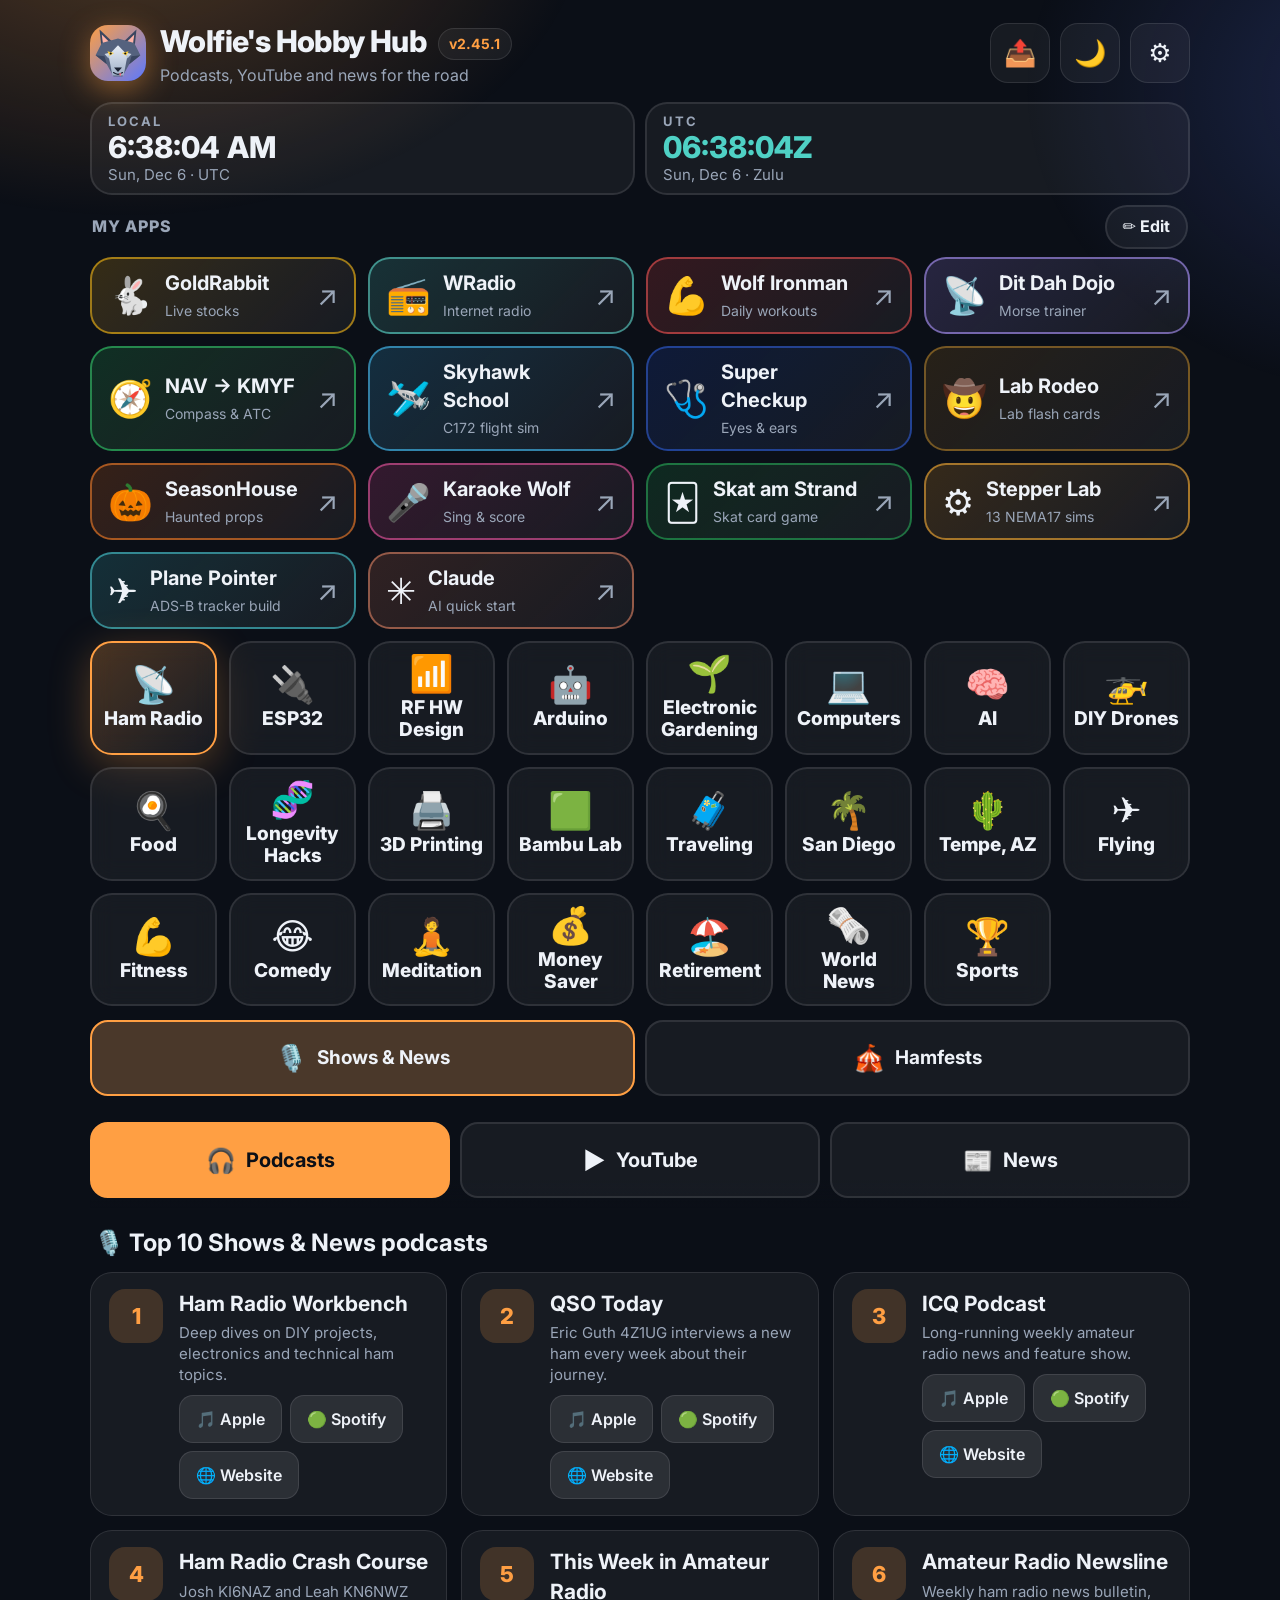
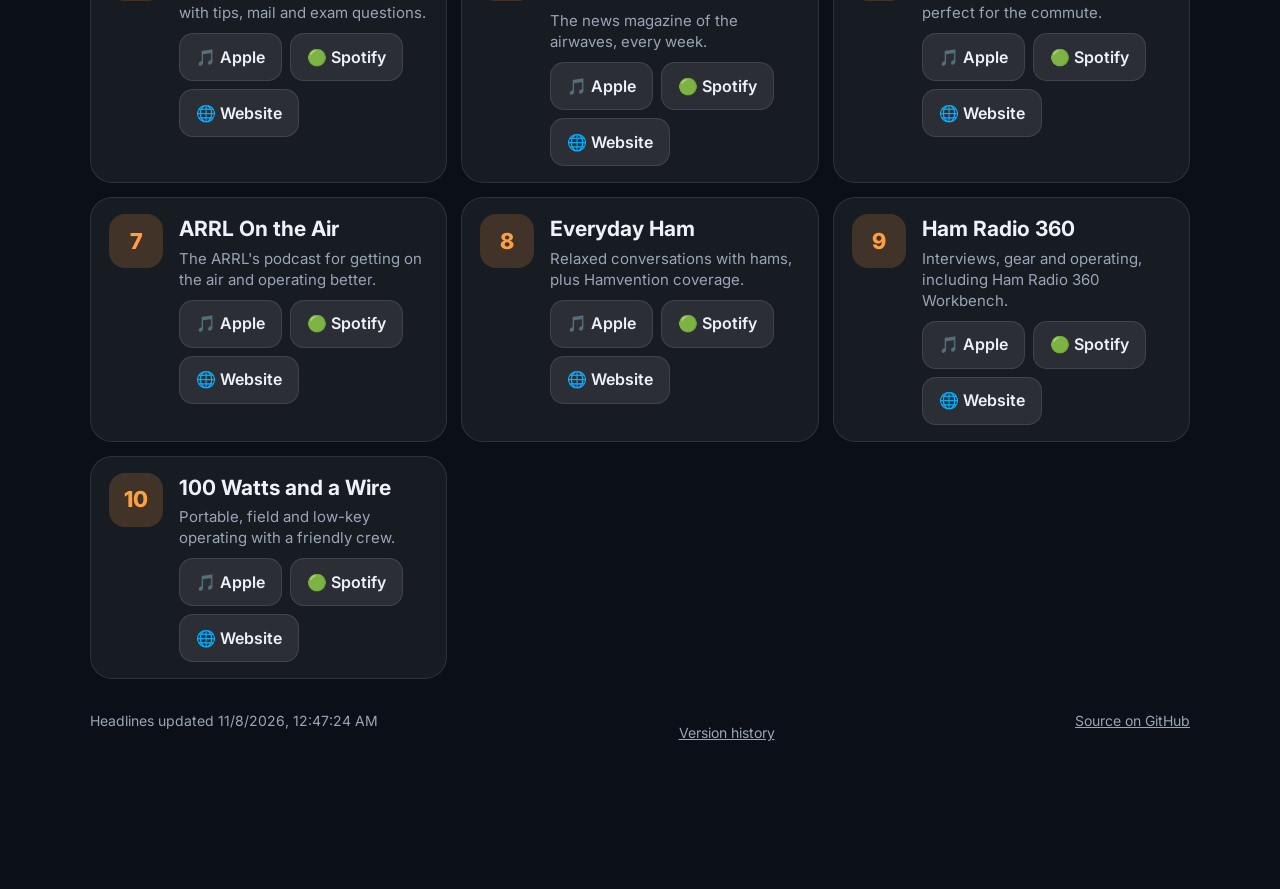
==== index.html @ 5d47cc59 "Skat am Strand v1.20.1: choose multiplayer list length Co-Authored-By: Claude Opus 5.5 <noreply@anth" ====
<!doctype html>
<html lang="en">
<head>
<meta charset="utf-8">
<meta name="viewport" content="width=device-width, initial-scale=1, viewport-fit=cover">
<meta name="theme-color" content="#0b0f17">
<meta name="apple-mobile-web-app-title" content="Wolfie's Hub">
<meta name="apple-mobile-web-app-status-bar-style" content="black-translucent">
<title>Wolfie's Hobby Hub</title>
<meta name="description" content="Car-friendly hobby dashboard: top podcasts, YouTube picks and auto-updating news for ham radio, ESP32, Arduino, drones, 3D printing, fitness, travel, San Diego, Tempe and flying.">
<meta property="og:type" content="website">
<meta property="og:site_name" content="Wolfie&#39;s Hobby Hub">
<meta property="og:title" content="Wolfie&#39;s Hobby Hub">
<meta property="og:description" content="Podcasts, YouTube and news for my hobbies, with big buttons for the road.">
<meta property="og:url" content="https://wolftronixsd.github.io/hobby-hub/">
<meta property="og:image" content="https://wolftronixsd.github.io/hobby-hub/og-image.png?v=2.45.1">
<meta property="og:image:width" content="1200">
<meta property="og:image:height" content="630">
<meta name="twitter:card" content="summary_large_image">
<link rel="apple-touch-icon" sizes="180x180" href="apple-touch-icon.png?v=2.45.1">
<link rel="manifest" href="manifest.webmanifest">
<link rel="icon" type="image/svg+xml" href="logo.svg">
<link rel="icon" type="image/png" sizes="192x192" href="icons/icon-192.png">
<link rel="preconnect" href="https://fonts.googleapis.com">
<link rel="preconnect" href="https://fonts.gstatic.com" crossorigin>
<link href="https://fonts.googleapis.com/css2?family=Inter:wght@400;600;800&display=swap" rel="stylesheet" media="print" onload="this.media='all'">
<link rel="stylesheet" href="styles.css?v=2.45.1">
</head>
<body>
  <div class="bg-glow" aria-hidden="true"></div>

  <header class="top">
    <div class="brand">
      <img class="logo" src="logo.svg" alt="" width="56" height="56">
      <div>
        <h1>Wolfie's Hobby Hub <button class="ver" id="versionBtn" aria-label="Version history"></button></h1>
        <p class="subtitle">Podcasts, YouTube and news for the road</p>
      </div>
    </div>
    <div class="top-actions">
      <button class="icon-btn" id="shareBtn" aria-label="Share with friends">📤</button>
      <button class="icon-btn" id="themeBtn" aria-label="Toggle light or dark">🌙</button>
      <button class="icon-btn" id="settingsBtn" aria-label="Settings">⚙️</button>
    </div>
  </header>

  <div class="clock-row" aria-label="Local time and UTC">
    <div class="clock-tile"><small>LOCAL</small><b id="clkLocal">--:--</b><span id="clkLocalSub"></span></div>
    <div class="clock-tile utc"><small>UTC</small><b id="clkUtc">--:--</b><span id="clkUtcSub"></span></div>
  </div>

  <div class="wx-row" id="wxRow" hidden>
    <a class="wx-bar" id="wxBar" target="_blank" rel="noopener"></a>
    <div class="wx-side">
      <button class="wx-loc" id="wxLoc" aria-label="Use my exact location for weather">📍</button>
      <a class="wx-loc wx-dive" id="wxDive" href="https://coollab.ucsd.edu/pierviz/" target="hub-pierviz" rel="noopener" title="Water visibility: live underwater cam at Scripps Pier" aria-label="Water visibility: Scripps Pier underwater live cam">🤿<small>Vis</small></a>
    </div>
  </div>

  <section class="apps-box" aria-label="My apps">
    <div class="apps-head">
      <h2>My apps</h2>
      <button class="apps-edit" id="appsEdit" aria-pressed="false">✏️ Edit</button>
    </div>
    <nav class="apps" id="appNav"></nav>
    <div class="apps-hidden" id="appsHidden" hidden></div>
    <div class="apps-toast" id="appsToast" role="status" aria-live="polite" hidden></div>
  </section>

  <nav class="hobbies" id="hobbyNav" aria-label="Hobbies"></nav>
  <nav class="subs" id="subNav" aria-label="Categories" hidden></nav>

  <nav class="tabs" id="tabNav" aria-label="Sections">
    <button data-tab="podcasts"><span>🎧</span>Podcasts</button>
    <button data-tab="youtube"><span>▶️</span>YouTube</button>
    <button data-tab="news"><span>📰</span>News</button>
  </nav>

  <div class="reader-backdrop" id="readerBackdrop" hidden>
    <article class="reader-panel" role="dialog" aria-modal="true" aria-labelledby="readerTitle">
      <div class="reader-bar">
        <button class="reader-btn" id="readerClose">✕ Close</button>
        <a class="reader-btn" id="readerSite" href="#" target="_blank" rel="noopener">🌐 Open site</a>
      </div>
      <div class="src" id="readerSrc"></div>
      <h2 id="readerTitle"></h2>
      <div class="reader-body" id="readerBody"></div>
      <p class="reader-note">🛡️ Quiet reader: text only, so no ads, popups or autoplay sound.</p>
      <button class="share-close" id="readerClose2">Back to headlines</button>
    </article>
  </div>

  <div class="share-backdrop" id="shareBackdrop" hidden>
    <div class="share-panel" role="dialog" aria-modal="true" aria-labelledby="shareTitle">
      <h2 id="shareTitle">Share Wolfie's Hobby Hub</h2>
      <p class="share-sub">Send your friends a link. They get every feature, no login needed.</p>
      <label class="share-scope"><input type="checkbox" id="shareHere" checked> Open on the page I'm looking at</label>
      <div class="share-grid">
        <button class="share-opt" id="shareNative"><span>📲</span>Share…</button>
        <a class="share-opt" id="shareSms" href="#"><span>💬</span>Text</a>
        <a class="share-opt" id="shareWa" href="#" target="_blank" rel="noopener"><span>🟢</span>WhatsApp</a>
        <a class="share-opt" id="shareMail" href="#"><span>✉️</span>Email</a>
        <button class="share-opt" id="shareCopy"><span>🔗</span>Copy link</button>
      </div>
      <input class="share-url" id="shareUrl" readonly aria-label="Link to share">
      <button class="share-close" id="shareClose">Close</button>
    </div>
  </div>

  <div class="share-backdrop" id="settingsBackdrop" hidden>
    <div class="share-panel" role="dialog" aria-modal="true" aria-labelledby="settingsTitle">
      <h2 id="settingsTitle">Settings</h2>
      <label class="share-scope"><input type="checkbox" id="setVoice"> 🎤 Show the voice control button</label>
      <p class="share-sub" id="setVoiceNote"></p>
      <h3 class="set-h">Apps side by side</h3>
      <p class="share-sub" id="setTabsNote"></p>
      <h3 class="set-h">💪 Wolf Ironman sync</h3>
      <p class="share-sub">Paste your sync code once (Wolf Ironman → Settings → Copy code). The 💪 button then always opens your workouts, even where iPhone gives the app empty storage.</p>
      <input class="share-url" id="setIronSync" inputmode="text" autocapitalize="characters" autocomplete="off" spellcheck="false" placeholder="ABCD-EFGH-JKLM-NPQR" aria-label="Wolf Ironman sync code">
      <p class="share-sub" id="setIronNote"></p>
      <button class="share-close" id="settingsClose">Close</button>
    </div>
  </div>

  <button class="mic-btn" id="micBtn" aria-label="Voice control: say a section" hidden>🎤</button>
  <div class="voice-panel" id="voicePanel" role="status" aria-live="polite" hidden></div>

  <p class="offline" id="offline" hidden>📴 You're offline. Showing saved lists; links need a signal.</p>

  <main id="content" tabindex="-1"></main>

  <footer class="foot">
    <span id="updated"></span>
    <button class="linkish" id="historyLink">Version history</button>
    <a href="https://github.com/WolfTronixSD/hobby-hub">Source on GitHub</a>
  </footer>

  <noscript><p class="notice">Wolfie's Hobby Hub needs JavaScript turned on.</p></noscript>
  <script src="version.js?v=2.45.1"></script>
  <script src="data.js?v=2.45.1"></script>
  <script src="apps.js?v=2.45.1"></script>
  <script src="app.js?v=2.45.1"></script>
</body>
</html>
---- styles.css ----
:root {
  --bg: #0b0f17;
  --panel: rgba(255, 255, 255, 0.05);
  --panel-hi: rgba(255, 255, 255, 0.09);
  --border: rgba(255, 255, 255, 0.10);
  --text: #eef2f8;
  --muted: #9aa6b8;
  --accent: #ff9f43;
  --radius: 22px;
  --tap: 76px;
  color-scheme: dark;
}
:root[data-theme="light"] {
  --bg: #f3f5f9;
  --panel: #ffffff;
  --panel-hi: #f7f9fc;
  --border: rgba(10, 20, 40, 0.10);
  --text: #121826;
  --muted: #5b6577;
  color-scheme: light;
}

* { box-sizing: border-box; }
html, body { margin: 0; }
body {
  background: var(--bg);
  color: var(--text);
  font-family: Inter, system-ui, -apple-system, "Segoe UI", Roboto, sans-serif;
  font-size: 18px;
  line-height: 1.4;
  min-height: 100vh;
  padding: env(safe-area-inset-top) max(16px, env(safe-area-inset-right)) calc(24px + env(safe-area-inset-bottom)) max(16px, env(safe-area-inset-left));
  -webkit-tap-highlight-color: transparent;
}
.bg-glow {
  position: fixed; inset: 0; z-index: -1; pointer-events: none;
  background:
    radial-gradient(60vmax 40vmax at 10% -10%, color-mix(in srgb, var(--accent) 28%, transparent), transparent 60%),
    radial-gradient(50vmax 40vmax at 110% 10%, rgba(91, 120, 255, 0.22), transparent 60%);
  transition: background 0.4s;
}
:root[data-theme="light"] .bg-glow { opacity: 0.5; }

.top, .hobbies, .tabs, main, .foot { max-width: 1100px; margin-inline: auto; }

.top { display: flex; align-items: center; justify-content: space-between; padding: 20px 0 12px; }
.brand { display: flex; align-items: center; gap: 14px; }
.logo {
  flex: none;
  display: grid; place-items: center; width: 56px; height: 56px; font-size: 30px;
  border-radius: 18px; background: linear-gradient(135deg, var(--accent), #5b78ff);
  box-shadow: 0 8px 30px color-mix(in srgb, var(--accent) 45%, transparent);
}
img.logo { background: none; object-fit: contain; }
h1 { margin: 0; font-size: 30px; font-weight: 800; letter-spacing: -0.02em; }
.subtitle { margin: 2px 0 0; color: var(--muted); font-size: 16px; }

button { font: inherit; color: inherit; cursor: pointer; }
.icon-btn {
  width: 60px; height: 60px; border-radius: 18px; font-size: 26px;
  background: var(--panel); border: 1px solid var(--border);
}

/* Weather */
.wx-bar {
  max-width: 1100px; margin: 4px auto 12px; display: flex; align-items: center; gap: 14px;
  min-height: 72px; padding: 10px 18px; border-radius: var(--radius); border: 2px solid var(--border);
  background: var(--panel); color: var(--text); text-decoration: none;
}
/* Local time and UTC (v2.13.0) */
.clock-row { max-width: 1100px; margin: 4px auto 10px; display: grid; grid-template-columns: 1fr 1fr; gap: 10px; }
.clock-tile { display: flex; flex-direction: column; justify-content: center; min-height: 72px; padding: 8px 16px;
  border-radius: var(--radius); border: 2px solid var(--border); background: var(--panel); }
.clock-tile small { font-size: 13px; font-weight: 700; letter-spacing: 2px; color: var(--muted); }
.clock-tile b { font-size: 30px; font-weight: 800; font-variant-numeric: tabular-nums; line-height: 1.1; }
.clock-tile span { font-size: 15px; color: var(--muted); }
.clock-tile.utc b { color: #4fd1c5; }
@media (max-width: 600px) { .clock-row { gap: 8px; } .clock-tile { padding: 8px 12px; min-height: 64px; } .clock-tile b { font-size: 24px; } }
.wx-row { max-width: 1100px; margin: 4px auto 12px; display: flex; gap: 10px; }
.wx-row[hidden] { display: none; }
.wx-row .wx-bar { flex: 1; min-width: 0; margin: 0; }
.wx-loc {
  flex: none; width: 72px; border-radius: var(--radius); border: 2px solid var(--border);
  background: var(--panel); font-size: 28px;
}
.wx-side { flex: none; display: flex; flex-direction: column; gap: 8px; }
.wx-side .wx-loc { flex: 1; min-height: 44px; }
.wx-dive { display: flex; flex-direction: column; align-items: center; justify-content: center; text-decoration: none; color: inherit; line-height: 1; }
.wx-dive[hidden] { display: none; }
.wx-dive small { font-size: 12px; color: var(--muted); margin-top: 3px; }
.wx-loc.on { border-color: var(--accent); background: color-mix(in srgb, var(--accent) 20%, var(--panel)); }
.wx-bar .wx-ic { font-size: 38px; line-height: 1; }
.wx-bar .wx-t { font-size: 30px; font-weight: 800; }
.wx-bar .wx-txt { flex: 1; min-width: 0; font-size: 17px; }
.wx-bar .wx-txt small { display: block; color: var(--muted); font-size: 15px; }
.wx-bar .go { font-size: 30px; color: var(--muted); }
.wx-panel { margin: 4px 0 18px; padding: 16px; border-radius: var(--radius); border: 2px solid var(--border); background: var(--panel); }
.wx-now { display: flex; align-items: center; gap: 16px; color: var(--text); text-decoration: none; }
.wx-big { font-size: 64px; line-height: 1; }
.wx-temp { font-size: 40px; font-weight: 800; line-height: 1.1; }
.wx-temp span { font-size: 20px; font-weight: 600; }
.wx-now small { color: var(--muted); font-size: 16px; }
.wx-days { display: grid; grid-template-columns: repeat(5, minmax(0, 1fr)); gap: 8px; margin-top: 14px; }
.wx-day { display: flex; flex-direction: column; align-items: center; gap: 2px; padding: 10px 4px; border-radius: 16px; background: var(--panel-hi); font-size: 16px; }
.wx-day .wx-dic { font-size: 28px; }
.wx-day b { font-size: 20px; }
.wx-day small { color: var(--muted); font-size: 14px; }

/* Events */
.events { display: grid; gap: 12px; margin-bottom: 22px; }
.event .ev-date {
  flex: none; display: flex; flex-direction: column; align-items: center; justify-content: center;
  width: 64px; height: 68px; border-radius: 16px; background: color-mix(in srgb, var(--accent) 22%, transparent);
}
.event .ev-date b { font-size: 14px; text-transform: uppercase; color: var(--accent); }
.event .ev-date span { font-size: 26px; font-weight: 800; line-height: 1; }

/* My other apps */
.apps-box { max-width: 1100px; margin: 0 auto 12px; position: relative; }
.apps-head { display: flex; align-items: center; justify-content: space-between; margin: 0 2px 8px; }
.apps-head h2 { margin: 0; font-size: 16px; font-weight: 800; letter-spacing: 0.06em; text-transform: uppercase; color: var(--muted); }
.apps-edit {
  min-height: 44px; padding: 6px 16px; border-radius: 999px; font: inherit; font-size: 16px; font-weight: 700;
  border: 2px solid var(--border); background: var(--panel); color: var(--text); cursor: pointer;
}
.apps-edit[aria-pressed="true"] { border-color: #22c55e; background: color-mix(in srgb, #22c55e 20%, var(--panel)); }
.apps { display: grid; grid-template-columns: repeat(4, 1fr); gap: 12px; }
.app-wrap { position: relative; min-width: 0; }
.app-wrap .app-btn { height: 100%; -webkit-touch-callout: none; -webkit-user-select: none; user-select: none; }
.app-x {
  display: none; position: absolute; top: -10px; left: -10px; z-index: 2; width: 36px; height: 36px; border-radius: 50%;
  border: 2px solid var(--bg, #0b0f17); background: #ef4444; color: #fff; font-size: 18px; font-weight: 800; line-height: 1; cursor: pointer;
  box-shadow: 0 2px 8px rgba(0, 0, 0, 0.4);
}
.apps.editing .app-x { display: grid; place-items: center; }
.apps.editing .app-btn { animation: jiggle 0.32s ease-in-out infinite alternate; opacity: 0.9; cursor: default; }
.apps.editing .app-wrap:nth-child(even) .app-btn { animation-delay: -0.16s; }
@keyframes jiggle { from { transform: rotate(-0.8deg); } to { transform: rotate(0.8deg); } }
@media (prefers-reduced-motion: reduce) { .apps.editing .app-btn { animation: none; } }
.apps-empty { grid-column: 1 / -1; margin: 4px 0; color: var(--muted); font-size: 16px; }
.apps-hidden { display: flex; flex-wrap: wrap; align-items: center; gap: 8px; margin-top: 10px; }
.apps-hidden small { width: 100%; color: var(--muted); font-size: 14px; }
.app-restore {
  min-height: 44px; padding: 6px 14px; border-radius: 999px; font: inherit; font-size: 16px; font-weight: 700; cursor: pointer;
  border: 2px dashed color-mix(in srgb, var(--c) 60%, var(--border)); background: var(--panel); color: var(--text);
}
.apps-toast {
  display: flex; align-items: center; justify-content: space-between; gap: 12px; margin-top: 10px;
  padding: 10px 14px; border-radius: var(--radius); background: var(--panel); border: 2px solid var(--border); font-size: 16px;
}
.apps-toast[hidden], .apps-hidden[hidden] { display: none; }
.apps-undo {
  min-height: 40px; padding: 4px 16px; border-radius: 999px; border: none; font: inherit; font-weight: 800;
  background: #4fd1c5; color: #0b0f17; cursor: pointer;
}
.app-btn {
  display: flex; align-items: center; gap: 12px; min-height: 72px; padding: 10px 16px;
  border-radius: var(--radius); border: 2px solid color-mix(in srgb, var(--c) 55%, var(--border));
  background: linear-gradient(135deg, color-mix(in srgb, var(--c) 18%, transparent), var(--panel));
  color: var(--text); text-decoration: none;
}
.app-btn img { width: 44px; height: 44px; border-radius: 12px; flex: none; }
.app-btn .app-ic { font-size: 36px; line-height: 1; flex: none; }
.app-btn > span:nth-last-child(2) { flex: 1; min-width: 0; }
.app-btn b { display: block; font-size: 20px; }
.app-btn small { color: var(--muted); font-size: 14px; }
.app-btn .go { font-size: 28px; color: var(--muted); }

/* Hobby selector: compact big-tap tiles */
.hobbies { display: grid; grid-template-columns: repeat(var(--hcols, 8), 1fr); gap: 12px; margin-top: 8px; }
.hobby {
  display: flex; flex-direction: column; align-items: center; justify-content: center; gap: 6px;
  min-width: 0; min-height: 96px; padding: 12px 8px; text-align: center;
  border-radius: var(--radius); border: 2px solid var(--border);
  background: var(--panel); backdrop-filter: blur(12px);
  transition: transform 0.12s, border-color 0.2s, background 0.2s;
}
.hobby .emoji { font-size: 36px; line-height: 1; }
.hobby b { display: block; font-size: 19px; font-weight: 800; line-height: 1.15; }
.hobby[aria-pressed="true"] {
  border-color: var(--c);
  background: linear-gradient(135deg, color-mix(in srgb, var(--c) 26%, transparent), var(--panel));
  box-shadow: 0 10px 40px color-mix(in srgb, var(--c) 30%, transparent);
}
.hobby:active, .card:active, .tabs button:active { transform: scale(0.97); }

/* Sub-categories */
.subs { max-width: 1100px; margin: 14px auto 0; display: grid; grid-template-columns: repeat(var(--cols, 4), 1fr); gap: 10px; }
.sub {
  min-height: var(--tap); display: flex; align-items: center; justify-content: center; gap: 10px;
  padding: 10px 14px; border-radius: 18px; border: 2px solid var(--border);
  background: var(--panel); color: var(--text); font-size: 19px; font-weight: 700; transition: transform 0.12s;
}
.sub .emoji { font-size: 26px; }
.sub[aria-pressed="true"] { border-color: var(--accent); background: color-mix(in srgb, var(--accent) 22%, var(--panel)); }
.sub:active { transform: scale(0.97); }

.subs[hidden] { display: none; }

/* Section tabs */
.tabs {
  position: sticky; top: 0; z-index: 5;
  display: grid; grid-template-columns: repeat(3, 1fr); gap: 10px;
  margin-top: 16px; padding: 10px 0;
  background: linear-gradient(var(--bg) 70%, transparent);
}
.tabs button {
  min-height: var(--tap); border-radius: 18px; border: 2px solid var(--border);
  background: var(--panel); font-size: 20px; font-weight: 700;
  display: flex; align-items: center; justify-content: center; gap: 10px;
  transition: transform 0.12s, background 0.2s;
}
.tabs button span { font-size: 24px; }
.tabs button[aria-selected="true"] { background: var(--accent); border-color: var(--accent); color: #0b0f17; }

/* Cards */
main { margin-top: 8px; outline: none; scroll-margin-top: 120px; }
.section-title { display: flex; align-items: baseline; justify-content: space-between; margin: 18px 4px 12px; }
.section-title h2 { margin: 0; font-size: 24px; }
.section-title span { color: var(--muted); font-size: 15px; }

.grid { display: grid; grid-template-columns: repeat(auto-fill, minmax(320px, 1fr)); gap: 14px; }
.card {
  position: relative; display: flex; align-items: center; gap: 16px;
  min-height: 96px; padding: 16px 18px;
  border-radius: var(--radius); border: 1px solid var(--border);
  background: var(--panel); color: inherit; text-decoration: none;
  transition: transform 0.12s, background 0.2s, border-color 0.2s;
}
.card:hover { background: var(--panel-hi); border-color: color-mix(in srgb, var(--accent) 50%, var(--border)); }
.rank {
  flex: none; display: grid; place-items: center; width: 54px; height: 54px;
  border-radius: 16px; font-weight: 800; font-size: 22px;
  background: color-mix(in srgb, var(--accent) 18%, transparent); color: var(--accent);
}
.card .body { flex: 1; min-width: 0; }
.card h3 { margin: 0; font-size: 21px; font-weight: 700; }
.card p { margin: 4px 0 0; color: var(--muted); font-size: 15px; }
.card .go { flex: none; font-size: 26px; color: var(--muted); }
.card.yt .rank { background: rgba(255, 60, 60, 0.15); color: #ff5a5a; }

.listen { display: flex; gap: 8px; margin-top: 10px; flex-wrap: wrap; }
.listen a {
  min-height: 48px; padding: 0 16px; display: inline-flex; align-items: center; gap: 6px;
  border-radius: 14px; border: 1px solid var(--border); background: var(--panel-hi);
  color: var(--text); text-decoration: none; font-weight: 600; font-size: 16px;
}
.listen a:hover { border-color: var(--accent); }
.card.podcast { align-items: flex-start; }

/* Share */
.top-actions { display: flex; gap: 10px; }
.share-backdrop {
  position: fixed; inset: 0; z-index: 20; display: grid; place-items: center; padding: 16px;
  background: rgba(5, 8, 14, 0.6); backdrop-filter: blur(6px);
}
.share-backdrop[hidden] { display: none; }
.share-panel {
  width: min(520px, 100%); padding: 22px; border-radius: var(--radius);
  background: var(--bg); border: 1px solid var(--border); box-shadow: 0 20px 60px rgba(0, 0, 0, 0.5);
}
.share-panel h2 { margin: 0; font-size: 24px; }
.share-sub { margin: 6px 0 12px; color: var(--muted); font-size: 16px; }
.share-scope { display: flex; align-items: center; gap: 10px; min-height: 48px; font-size: 16px; }
.share-scope input { width: 24px; height: 24px; accent-color: var(--accent); }
.share-grid { display: grid; grid-template-columns: 1fr 1fr; gap: 10px; margin-top: 8px; }
.share-opt {
  min-height: var(--tap); display: flex; align-items: center; justify-content: center; gap: 10px;
  border-radius: 18px; border: 2px solid var(--border); background: var(--panel);
  color: var(--text); text-decoration: none; font-size: 19px; font-weight: 700;
}
.share-opt span { font-size: 24px; }
.share-opt[hidden] { display: none; }
.share-opt:hover { border-color: var(--accent); }
.share-url {
  width: 100%; margin-top: 12px; min-height: 48px; padding: 0 14px; border-radius: 14px;
  border: 1px solid var(--border); background: var(--panel); color: var(--text); font: inherit; font-size: 15px;
}
.share-close {
  width: 100%; margin-top: 10px; min-height: 56px; border-radius: 16px; border: 0;
  background: var(--accent); color: #0b0f17; font-size: 18px; font-weight: 800;
}

/* Quiet reader */
.quiet-toggle {
  width: 100%; min-height: 64px; margin: 0 0 14px; padding: 10px 16px; border-radius: 18px;
  border: 2px solid var(--border); background: var(--panel); color: var(--text);
  font: inherit; font-size: 17px; font-weight: 700; text-align: left;
}
.quiet-toggle[aria-pressed="true"] { border-color: var(--accent); background: color-mix(in srgb, var(--accent) 14%, transparent); }
.no-scroll { overflow: hidden; }
.no-scroll .mic-btn { display: none; }
.reader-backdrop {
  position: fixed; inset: 0; z-index: 25; overflow-y: auto; -webkit-overflow-scrolling: touch;
  background: rgba(5, 8, 14, 0.6); backdrop-filter: blur(6px); padding: 0;
}
.reader-backdrop[hidden] { display: none; }
.reader-panel {
  width: min(760px, 100%); min-height: 100%; margin: 0 auto; padding: 0 18px 28px;
  padding-bottom: max(28px, env(safe-area-inset-bottom)); background: var(--bg);
  border-left: 1px solid var(--border); border-right: 1px solid var(--border);
}
.reader-bar {
  position: sticky; top: 0; z-index: 1; display: grid; grid-template-columns: 1fr 1fr; gap: 10px;
  padding: 12px 0; padding-top: max(12px, env(safe-area-inset-top)); background: var(--bg);
}
.reader-btn {
  min-height: 64px; display: flex; align-items: center; justify-content: center; border-radius: 18px;
  border: 2px solid var(--border); background: var(--panel); color: var(--text);
  font: inherit; font-size: 19px; font-weight: 800; text-decoration: none;
}
.reader-btn:hover { border-color: var(--accent); }
.reader-panel .src { color: var(--accent); font-weight: 700; font-size: 15px; margin-top: 6px; }
.reader-panel h2 { margin: 6px 0 14px; font-size: 26px; line-height: 1.25; }
.reader-body { font-size: 19px; line-height: 1.6; overflow-wrap: anywhere; }
.reader-body h3 { font-size: 21px; margin: 22px 0 6px; }
.reader-body p { margin: 0 0 14px; }
.reader-teaser { color: var(--muted); font-style: italic; }
.reader-note { color: var(--muted); font-size: 14px; margin: 18px 0 0; }

/* Version */
.ver {
  vertical-align: middle; margin-left: 6px; padding: 4px 10px; min-height: 32px;
  border-radius: 999px; border: 1px solid var(--border); background: var(--panel);
  font-size: 14px; font-weight: 700; color: var(--accent); letter-spacing: 0.02em;
}
.linkish { background: none; border: 0; padding: 12px 0; color: var(--muted); text-decoration: underline; font-size: 14px; }
.history { display: grid; gap: 14px; }
.release { padding: 18px 20px; border-radius: var(--radius); border: 1px solid var(--border); background: var(--panel); }
.release.current { border-color: var(--accent); }
.release-head { display: flex; align-items: center; gap: 12px; flex-wrap: wrap; }
.release-head h3 { margin: 0; font-size: 20px; flex: 1; min-width: 0; }
.release-head time { color: var(--muted); font-size: 14px; font-variant-numeric: tabular-nums; }
.vtag {
  padding: 6px 12px; border-radius: 12px; font-weight: 800; font-variant-numeric: tabular-nums;
  background: color-mix(in srgb, var(--accent) 18%, transparent); color: var(--accent);
}
.release ul { margin: 12px 0 0; padding-left: 22px; color: var(--muted); }
.release li { margin: 4px 0; }

/* News */
.news-item { min-height: 88px; }
.news-item .src { color: var(--accent); font-weight: 600; font-size: 14px; text-transform: uppercase; letter-spacing: 0.04em; }
.news-item h3 { font-size: 19px; }
.sources { display: grid; grid-template-columns: repeat(auto-fill, minmax(220px, 1fr)); gap: 12px; }
.source {
  min-height: var(--tap); display: flex; align-items: center; justify-content: center; text-align: center;
  padding: 10px 14px; border-radius: 18px; border: 2px solid var(--border);
  background: var(--panel); color: var(--text); text-decoration: none; font-weight: 700; font-size: 18px;
}
.source:hover { border-color: var(--accent); }
.empty { color: var(--muted); padding: 8px 4px; }

.foot { display: flex; justify-content: space-between; gap: 12px; flex-wrap: wrap; margin-top: 32px; color: var(--muted); font-size: 14px; }
.foot a { color: var(--muted); }

.wx-c { font-size: 0.6em; font-weight: 600; color: var(--muted); }
.wx-day b .wx-c { font-size: 0.8em; }

.wx-sky { display: grid; grid-template-columns: repeat(3, minmax(0, 1fr)); gap: 8px; margin-top: 14px; }
.wx-chip { display: flex; flex-direction: column; align-items: center; gap: 2px; padding: 10px 6px; border-radius: 16px; background: var(--panel-hi); text-align: center; }
.wx-chip span { font-size: 28px; }
.wx-chip b { font-size: 18px; }
.wx-chip small { color: var(--muted); font-size: 13px; }
.wx-chip:last-child:nth-child(3n+2) { grid-column: span 2; }
.wx-chip-link { text-decoration: none; color: inherit; border: 2px solid var(--accent); }
.wx-bar .wx-txt small + small { margin-top: 2px; }

/* Voice control */
.mic-btn {
  position: fixed; right: max(16px, env(safe-area-inset-right)); bottom: max(18px, env(safe-area-inset-bottom));
  z-index: 40; width: 84px; height: 84px; border-radius: 50%; font-size: 38px;
  border: 3px solid color-mix(in srgb, var(--accent) 70%, transparent);
  background: color-mix(in srgb, var(--accent) 30%, var(--bg));
  box-shadow: 0 10px 30px rgb(0 0 0 / 0.35);
}
.mic-btn[hidden] { display: none; }
.set-h { margin: 8px 0 0; font-size: 18px; }
.mic-btn.on { background: #e5484d; border-color: #ff8f92; animation: micPulse 1.2s ease-in-out infinite; }
@keyframes micPulse { 50% { box-shadow: 0 0 0 16px rgb(229 72 77 / 0.25), 0 10px 30px rgb(0 0 0 / 0.35); } }
.voice-panel {
  position: fixed; left: 16px; right: 116px; bottom: max(18px, env(safe-area-inset-bottom)); z-index: 40;
  max-width: 560px; padding: 14px 18px; border-radius: var(--radius); border: 2px solid var(--accent);
  background: linear-gradient(var(--panel), var(--panel)), var(--bg); color: var(--text); box-shadow: 0 10px 30px rgb(0 0 0 / 0.35);
}
.voice-panel[hidden] { display: none; }
.voice-panel b { display: block; font-size: 20px; }
.voice-panel small { display: block; margin-top: 4px; color: var(--muted); font-size: 15px; }
.foot { padding-bottom: 110px; }

@media (max-width: 1000px) { .hobbies { grid-template-columns: repeat(4, 1fr); } }
:focus-visible { outline: 3px solid var(--accent); outline-offset: 3px; }
.notice, .offline { margin: 8px auto; padding: 12px 16px; border-radius: 16px; border: 1px solid color-mix(in srgb, #ffb020 50%, transparent); background: color-mix(in srgb, #ffb020 14%, transparent); font-size: 16px; }
.offline { max-width: 1100px; margin-top: 12px; }
.offline[hidden] { display: none; }
@media (max-width: 520px) {
  body { font-size: 17px; }
  h1 { font-size: 22px; }
  .grid { grid-template-columns: 1fr; }
  .tabs button { font-size: 17px; flex-direction: column; gap: 2px; }
  .hobbies { grid-template-columns: repeat(3, 1fr); gap: 8px; }
  .hobby { min-height: 84px; gap: 4px; padding: 10px 4px; border-radius: 18px; }
  .hobby .emoji { font-size: 30px; }
  .hobby b { font-size: 15px; }
  .apps { gap: 8px; grid-template-columns: 1fr 1fr; }
  .apps .app-wrap:last-child:nth-child(odd) { grid-column: 1 / -1; }
  .app-btn { min-height: 64px; padding: 8px 10px; gap: 8px; }
  .app-btn b { font-size: 17px; }
  .app-btn .go { display: none; }
  .wx-loc { width: 52px; font-size: 22px; }
  .wx-bar .go { display: none; }
  .wx-bar .wx-ic { font-size: 30px; }
  .wx-row { gap: 8px; }
  .wx-bar { min-height: 64px; padding: 8px 14px; gap: 10px; }
  .wx-bar .wx-t { font-size: 26px; }
  .wx-bar .wx-c { display: block; font-size: 16px; line-height: 1.1; }
  .wx-big { font-size: 52px; }
  .wx-temp { font-size: 34px; }
  .wx-temp span { display: block; font-size: 17px; }
  .wx-days { gap: 5px; }
  .wx-day { font-size: 14px; padding: 8px 2px; }
  .wx-sky { gap: 5px; }
  .wx-chip b { font-size: 15px; }
  .wx-chip span { font-size: 24px; }
  .wx-day b { font-size: 16px; }
  .wx-day small { font-size: 12px; }
  .hobby:last-child:nth-child(3n+1) { grid-column: 1 / -1; }
  .hobby:last-child:nth-child(3n+2) { grid-column: span 2; }
  .subs { grid-template-columns: 1fr 1fr; }
  .sub:last-child:nth-child(odd) { grid-column: span 2; }
  .icon-btn { width: 48px; height: 48px; font-size: 22px; border-radius: 14px; }
  .top-actions { gap: 8px; }
  .logo { width: 46px; height: 46px; font-size: 24px; border-radius: 14px; }
  .brand { gap: 10px; min-width: 0; }

  .share-opt { font-size: 17px; gap: 6px; }
  .sub { font-size: 16px; flex-direction: column; gap: 2px; }
}
@media (prefers-reduced-motion: reduce) { * { transition: none !important; } .mic-btn.on { animation: none; } }
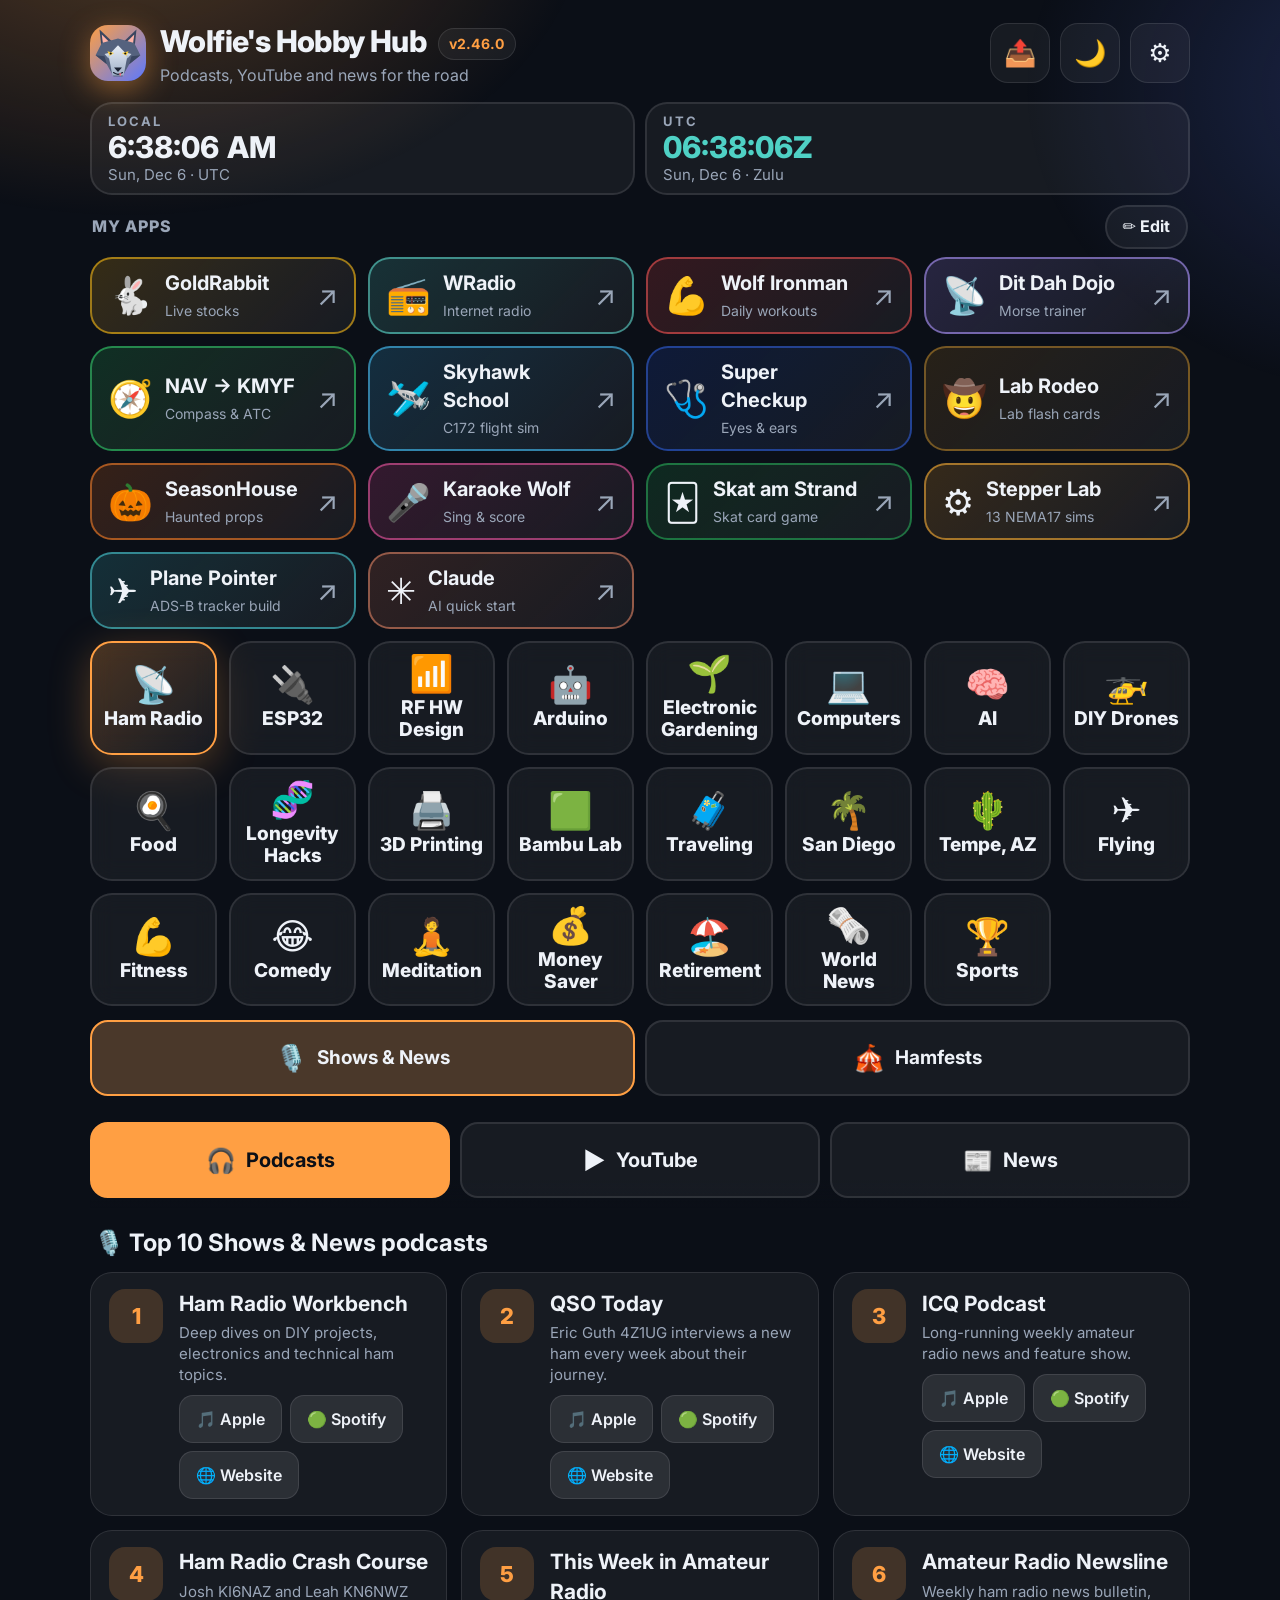
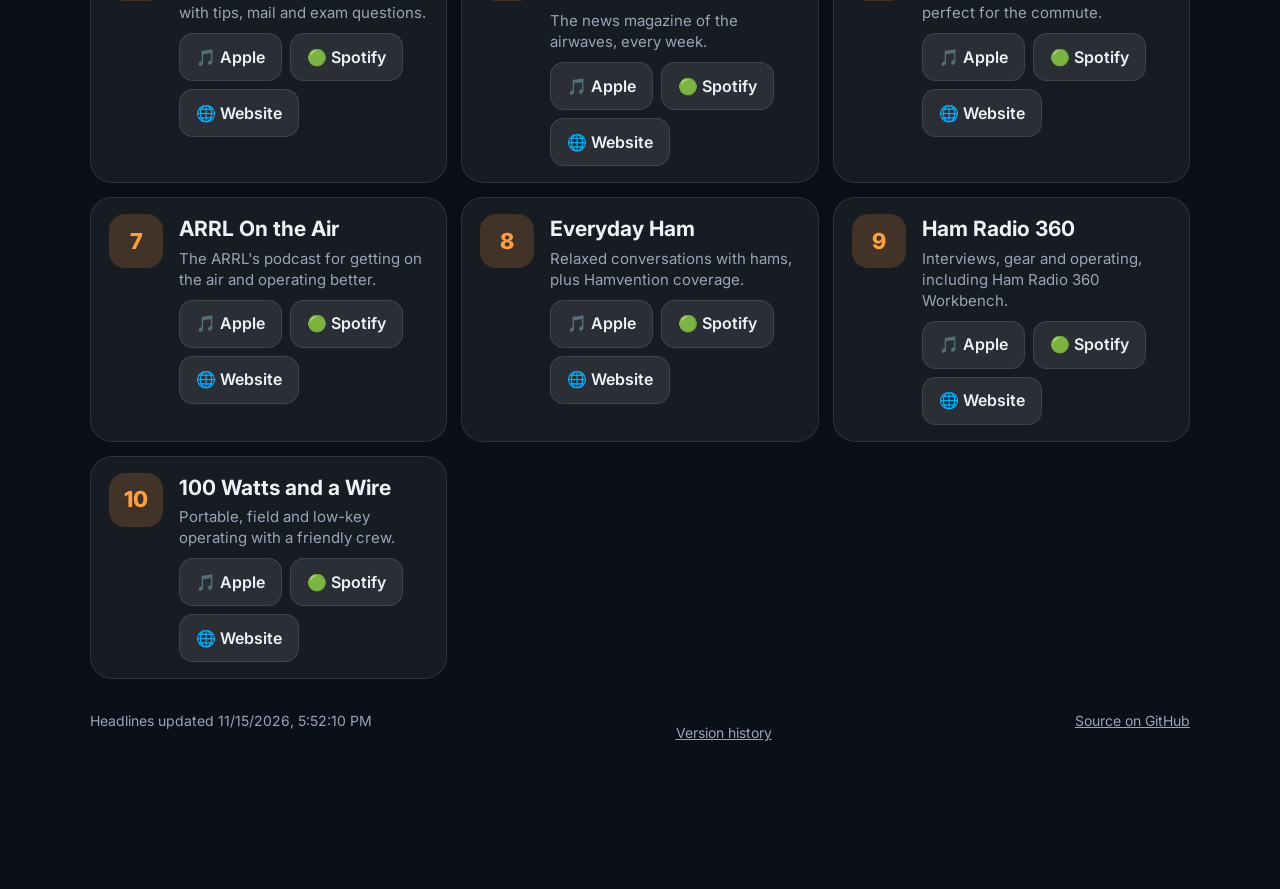
==== commit 95ad370f: "Skat am Strand v1.21.0: multiplayer lobby, pause-safe, guest settings, quick chat Co-Authored-By: Cl" ====
--- a/index.html
+++ b/index.html
@@ -13,18 +13,18 @@
 <meta property="og:title" content="Wolfie&#39;s Hobby Hub">
 <meta property="og:description" content="Podcasts, YouTube and news for my hobbies, with big buttons for the road.">
 <meta property="og:url" content="https://wolftronixsd.github.io/hobby-hub/">
-<meta property="og:image" content="https://wolftronixsd.github.io/hobby-hub/og-image.png?v=2.45.1">
+<meta property="og:image" content="https://wolftronixsd.github.io/hobby-hub/og-image.png?v=2.46.0">
 <meta property="og:image:width" content="1200">
 <meta property="og:image:height" content="630">
 <meta name="twitter:card" content="summary_large_image">
-<link rel="apple-touch-icon" sizes="180x180" href="apple-touch-icon.png?v=2.45.1">
+<link rel="apple-touch-icon" sizes="180x180" href="apple-touch-icon.png?v=2.46.0">
 <link rel="manifest" href="manifest.webmanifest">
 <link rel="icon" type="image/svg+xml" href="logo.svg">
 <link rel="icon" type="image/png" sizes="192x192" href="icons/icon-192.png">
 <link rel="preconnect" href="https://fonts.googleapis.com">
 <link rel="preconnect" href="https://fonts.gstatic.com" crossorigin>
 <link href="https://fonts.googleapis.com/css2?family=Inter:wght@400;600;800&display=swap" rel="stylesheet" media="print" onload="this.media='all'">
-<link rel="stylesheet" href="styles.css?v=2.45.1">
+<link rel="stylesheet" href="styles.css?v=2.46.0">
 </head>
 <body>
   <div class="bg-glow" aria-hidden="true"></div>
@@ -136,9 +136,9 @@
   </footer>
 
   <noscript><p class="notice">Wolfie's Hobby Hub needs JavaScript turned on.</p></noscript>
-  <script src="version.js?v=2.45.1"></script>
-  <script src="data.js?v=2.45.1"></script>
-  <script src="apps.js?v=2.45.1"></script>
-  <script src="app.js?v=2.45.1"></script>
+  <script src="version.js?v=2.46.0"></script>
+  <script src="data.js?v=2.46.0"></script>
+  <script src="apps.js?v=2.46.0"></script>
+  <script src="app.js?v=2.46.0"></script>
 </body>
 </html>
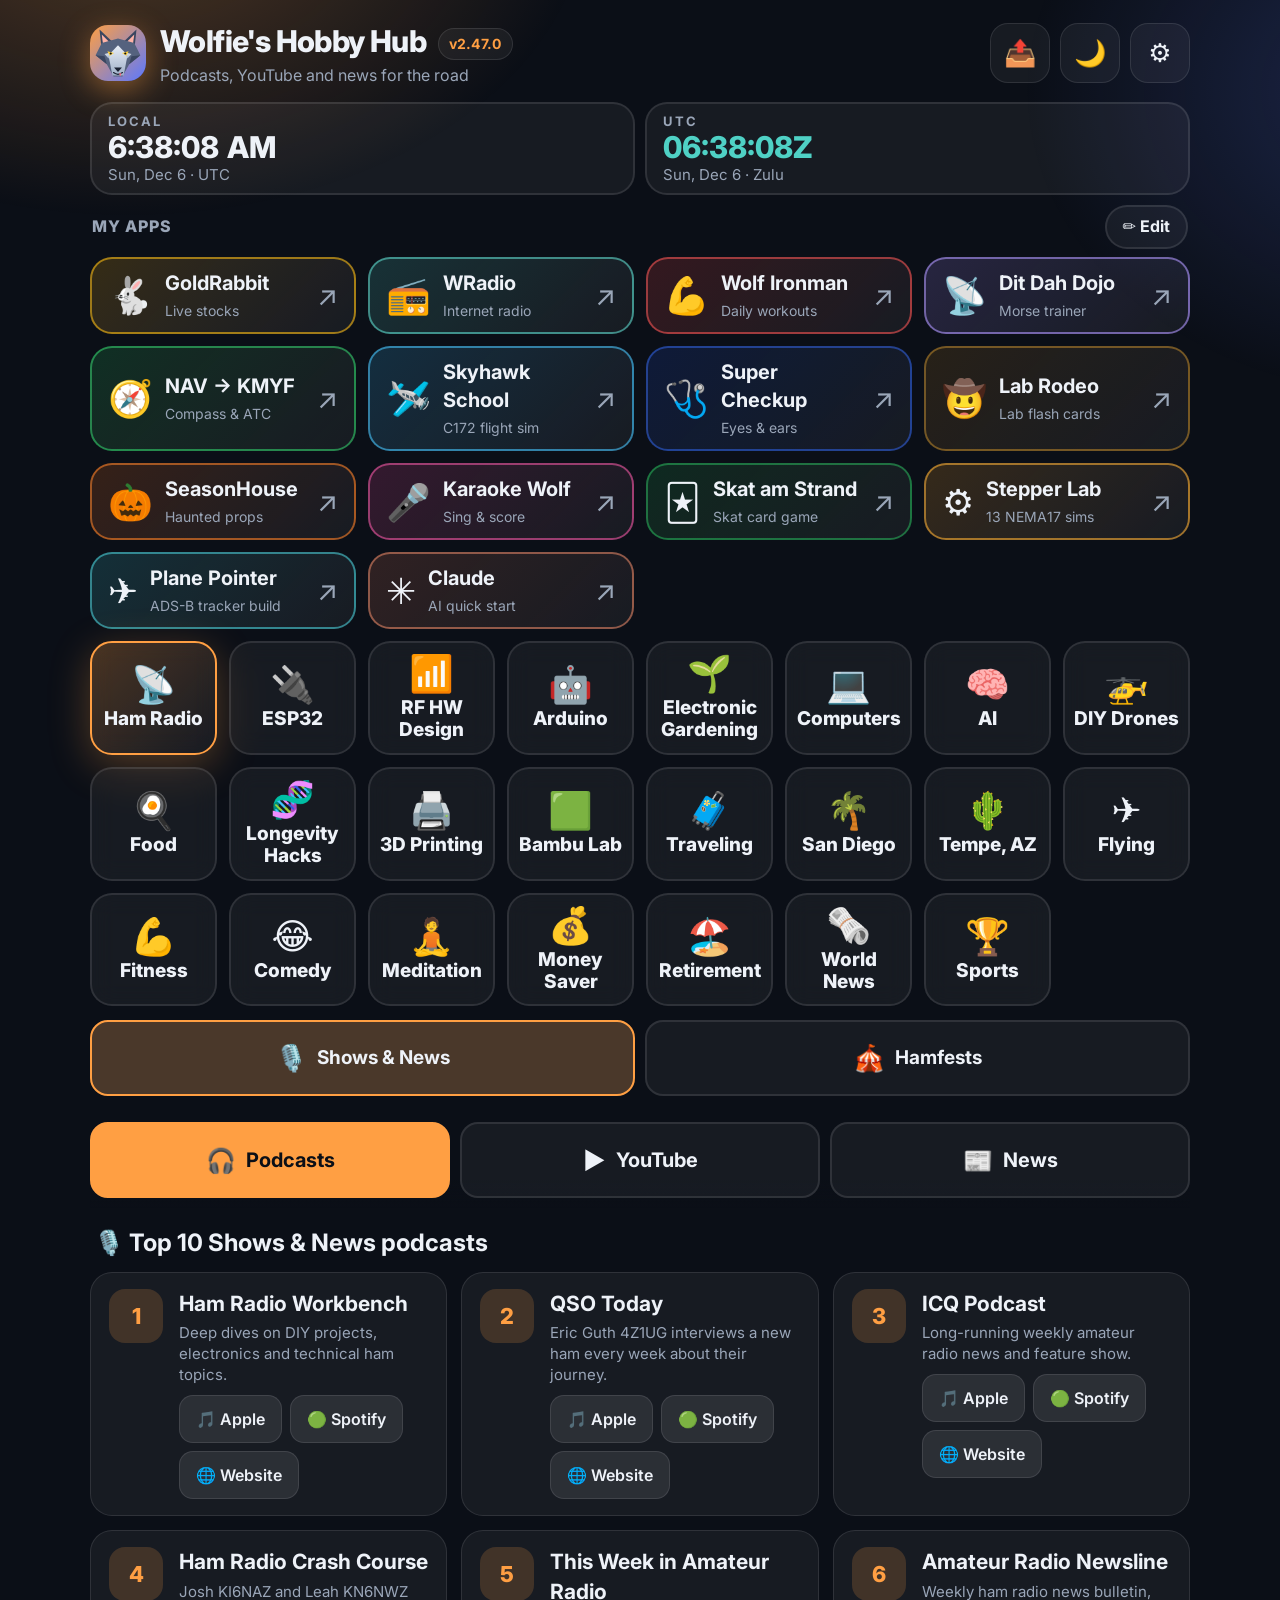
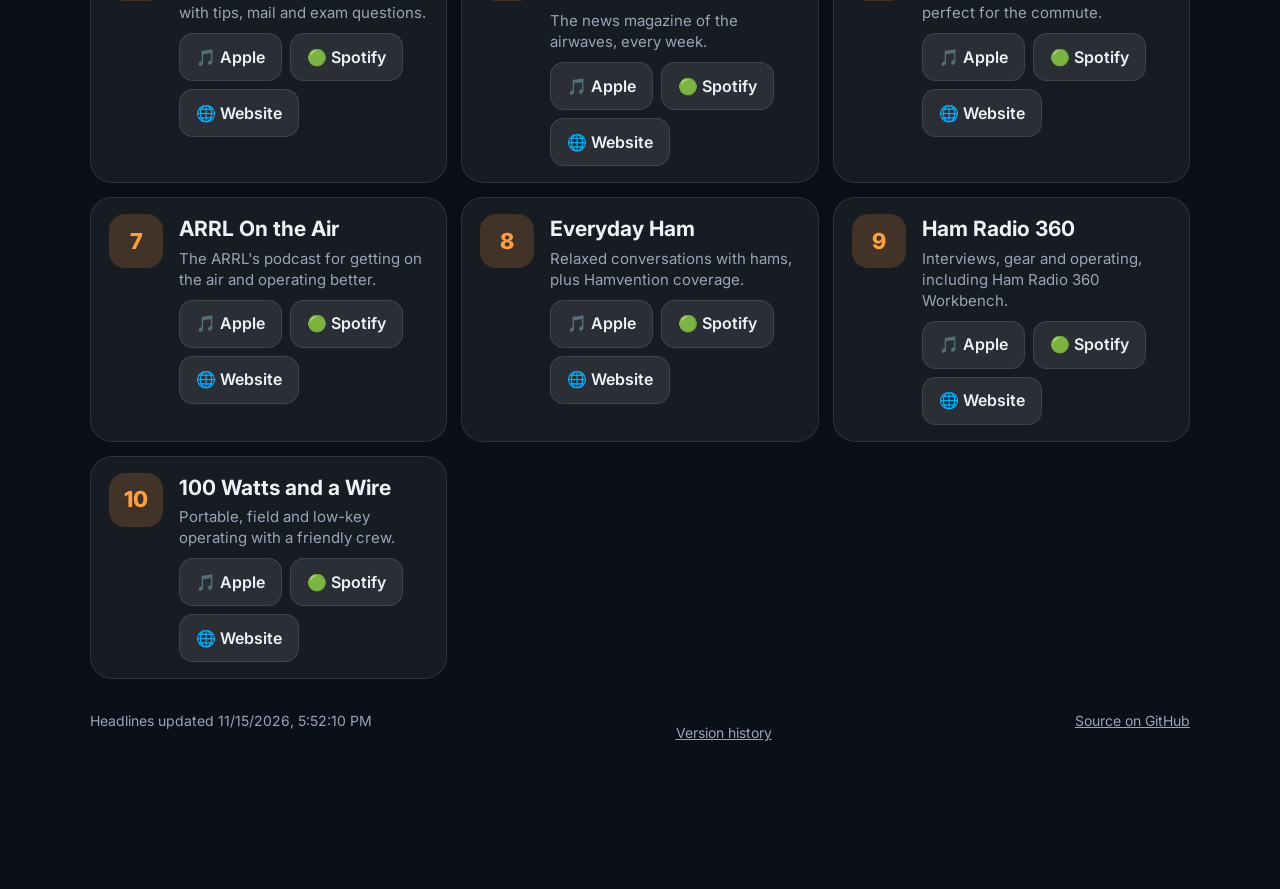
==== commit a11cf428: "Skat am Strand v1.22.0: voice messages, photos, guest game list, rematch Co-Authored-By: Claude Opus" ====
--- a/index.html
+++ b/index.html
@@ -13,18 +13,18 @@
 <meta property="og:title" content="Wolfie&#39;s Hobby Hub">
 <meta property="og:description" content="Podcasts, YouTube and news for my hobbies, with big buttons for the road.">
 <meta property="og:url" content="https://wolftronixsd.github.io/hobby-hub/">
-<meta property="og:image" content="https://wolftronixsd.github.io/hobby-hub/og-image.png?v=2.46.0">
+<meta property="og:image" content="https://wolftronixsd.github.io/hobby-hub/og-image.png?v=2.47.0">
 <meta property="og:image:width" content="1200">
 <meta property="og:image:height" content="630">
 <meta name="twitter:card" content="summary_large_image">
-<link rel="apple-touch-icon" sizes="180x180" href="apple-touch-icon.png?v=2.46.0">
+<link rel="apple-touch-icon" sizes="180x180" href="apple-touch-icon.png?v=2.47.0">
 <link rel="manifest" href="manifest.webmanifest">
 <link rel="icon" type="image/svg+xml" href="logo.svg">
 <link rel="icon" type="image/png" sizes="192x192" href="icons/icon-192.png">
 <link rel="preconnect" href="https://fonts.googleapis.com">
 <link rel="preconnect" href="https://fonts.gstatic.com" crossorigin>
 <link href="https://fonts.googleapis.com/css2?family=Inter:wght@400;600;800&display=swap" rel="stylesheet" media="print" onload="this.media='all'">
-<link rel="stylesheet" href="styles.css?v=2.46.0">
+<link rel="stylesheet" href="styles.css?v=2.47.0">
 </head>
 <body>
   <div class="bg-glow" aria-hidden="true"></div>
@@ -136,9 +136,9 @@
   </footer>
 
   <noscript><p class="notice">Wolfie's Hobby Hub needs JavaScript turned on.</p></noscript>
-  <script src="version.js?v=2.46.0"></script>
-  <script src="data.js?v=2.46.0"></script>
-  <script src="apps.js?v=2.46.0"></script>
-  <script src="app.js?v=2.46.0"></script>
+  <script src="version.js?v=2.47.0"></script>
+  <script src="data.js?v=2.47.0"></script>
+  <script src="apps.js?v=2.47.0"></script>
+  <script src="app.js?v=2.47.0"></script>
 </body>
 </html>
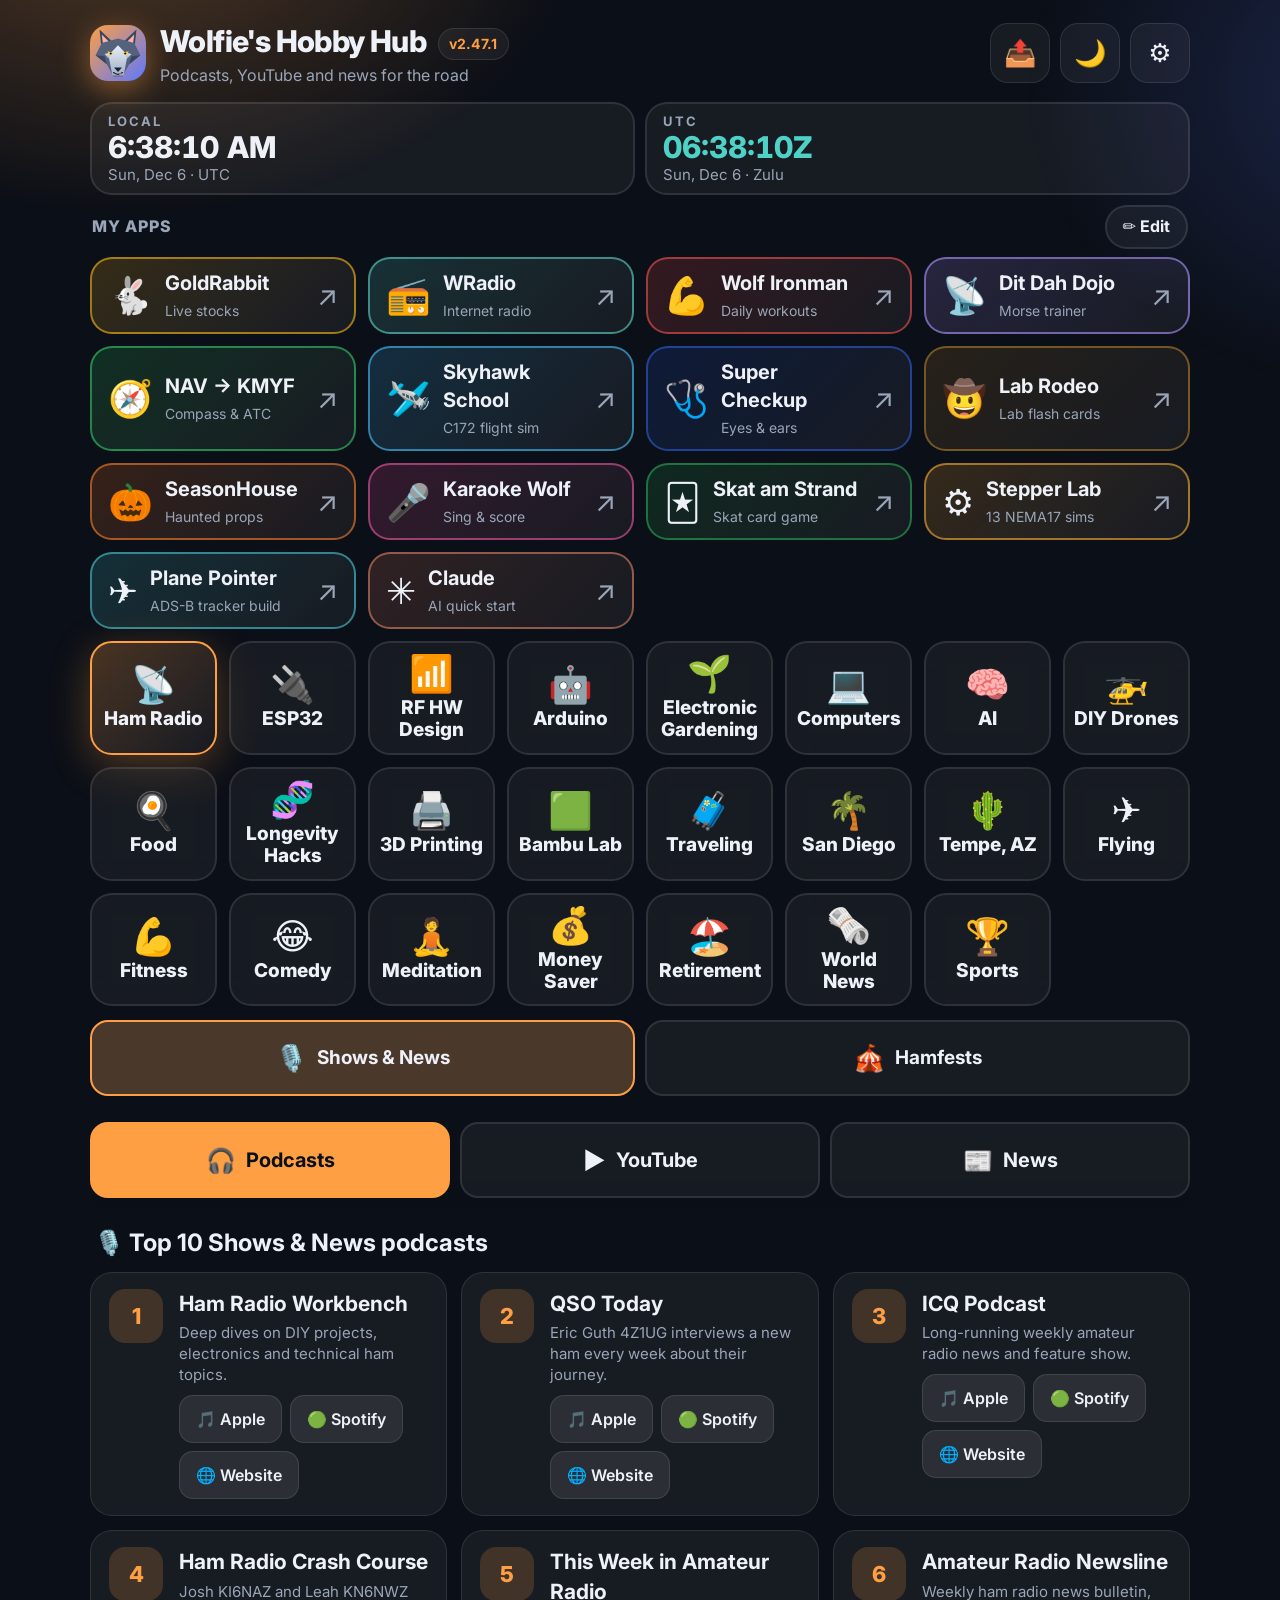
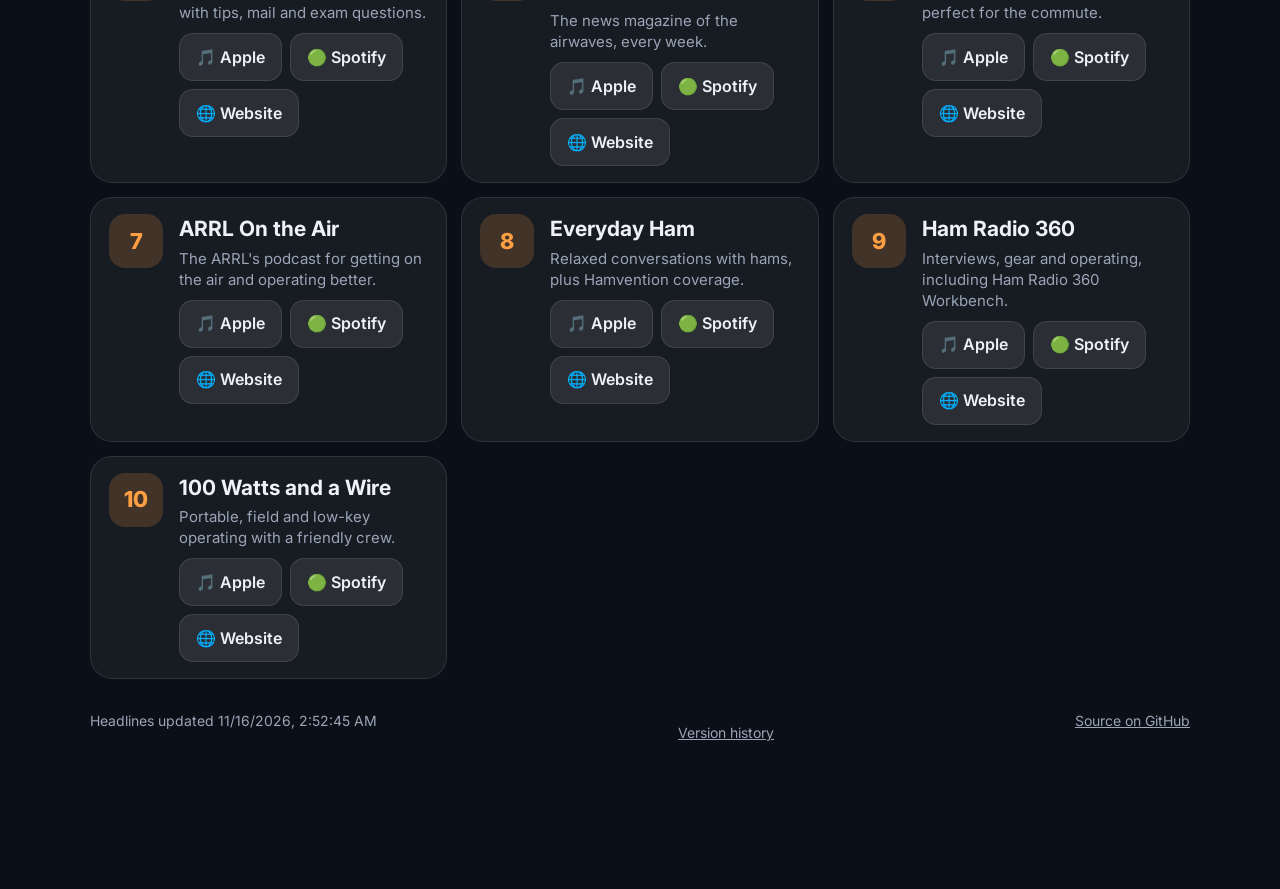
==== commit 2dd6faeb: "Skat am Strand v1.22.1: fix multiplayer freeze, card order and display time Co-Authored-By: Claude O" ====
--- a/index.html
+++ b/index.html
@@ -13,18 +13,18 @@
 <meta property="og:title" content="Wolfie&#39;s Hobby Hub">
 <meta property="og:description" content="Podcasts, YouTube and news for my hobbies, with big buttons for the road.">
 <meta property="og:url" content="https://wolftronixsd.github.io/hobby-hub/">
-<meta property="og:image" content="https://wolftronixsd.github.io/hobby-hub/og-image.png?v=2.47.0">
+<meta property="og:image" content="https://wolftronixsd.github.io/hobby-hub/og-image.png?v=2.47.1">
 <meta property="og:image:width" content="1200">
 <meta property="og:image:height" content="630">
 <meta name="twitter:card" content="summary_large_image">
-<link rel="apple-touch-icon" sizes="180x180" href="apple-touch-icon.png?v=2.47.0">
+<link rel="apple-touch-icon" sizes="180x180" href="apple-touch-icon.png?v=2.47.1">
 <link rel="manifest" href="manifest.webmanifest">
 <link rel="icon" type="image/svg+xml" href="logo.svg">
 <link rel="icon" type="image/png" sizes="192x192" href="icons/icon-192.png">
 <link rel="preconnect" href="https://fonts.googleapis.com">
 <link rel="preconnect" href="https://fonts.gstatic.com" crossorigin>
 <link href="https://fonts.googleapis.com/css2?family=Inter:wght@400;600;800&display=swap" rel="stylesheet" media="print" onload="this.media='all'">
-<link rel="stylesheet" href="styles.css?v=2.47.0">
+<link rel="stylesheet" href="styles.css?v=2.47.1">
 </head>
 <body>
   <div class="bg-glow" aria-hidden="true"></div>
@@ -136,9 +136,9 @@
   </footer>
 
   <noscript><p class="notice">Wolfie's Hobby Hub needs JavaScript turned on.</p></noscript>
-  <script src="version.js?v=2.47.0"></script>
-  <script src="data.js?v=2.47.0"></script>
-  <script src="apps.js?v=2.47.0"></script>
-  <script src="app.js?v=2.47.0"></script>
+  <script src="version.js?v=2.47.1"></script>
+  <script src="data.js?v=2.47.1"></script>
+  <script src="apps.js?v=2.47.1"></script>
+  <script src="app.js?v=2.47.1"></script>
 </body>
 </html>
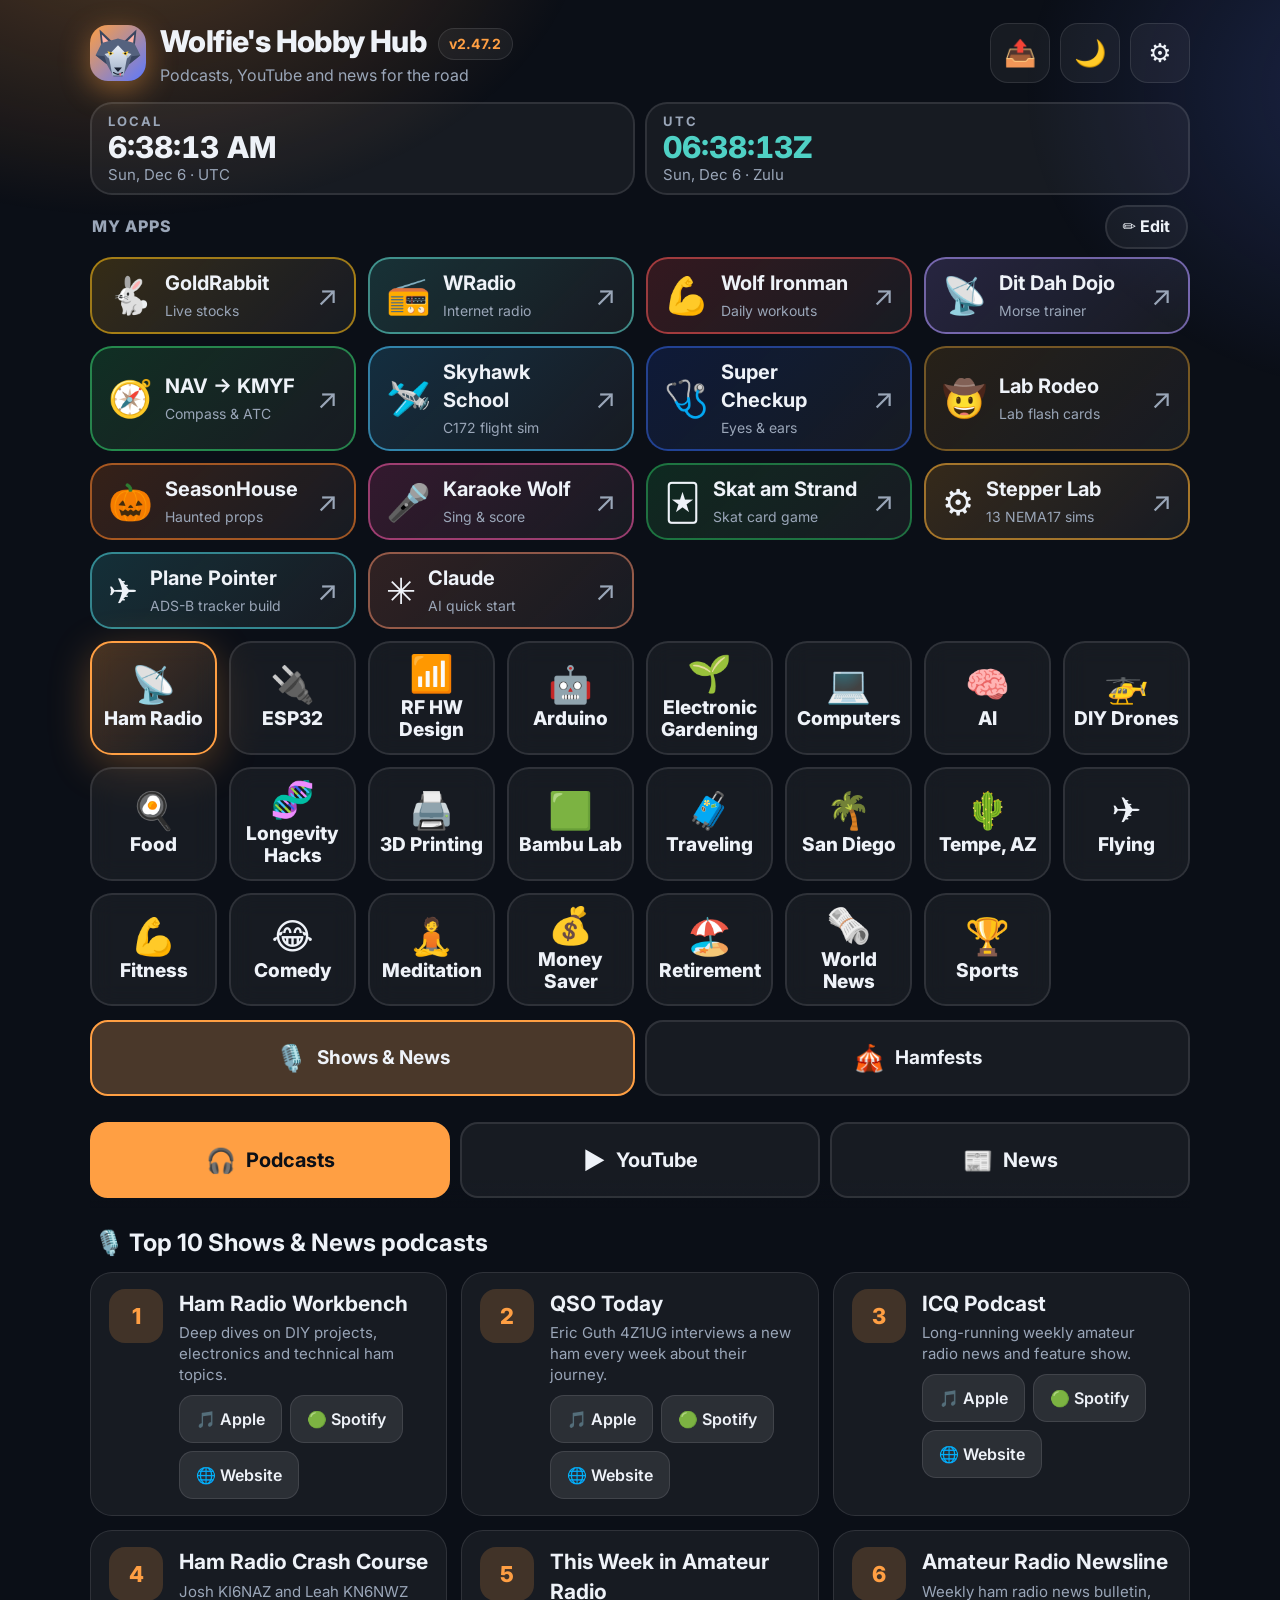
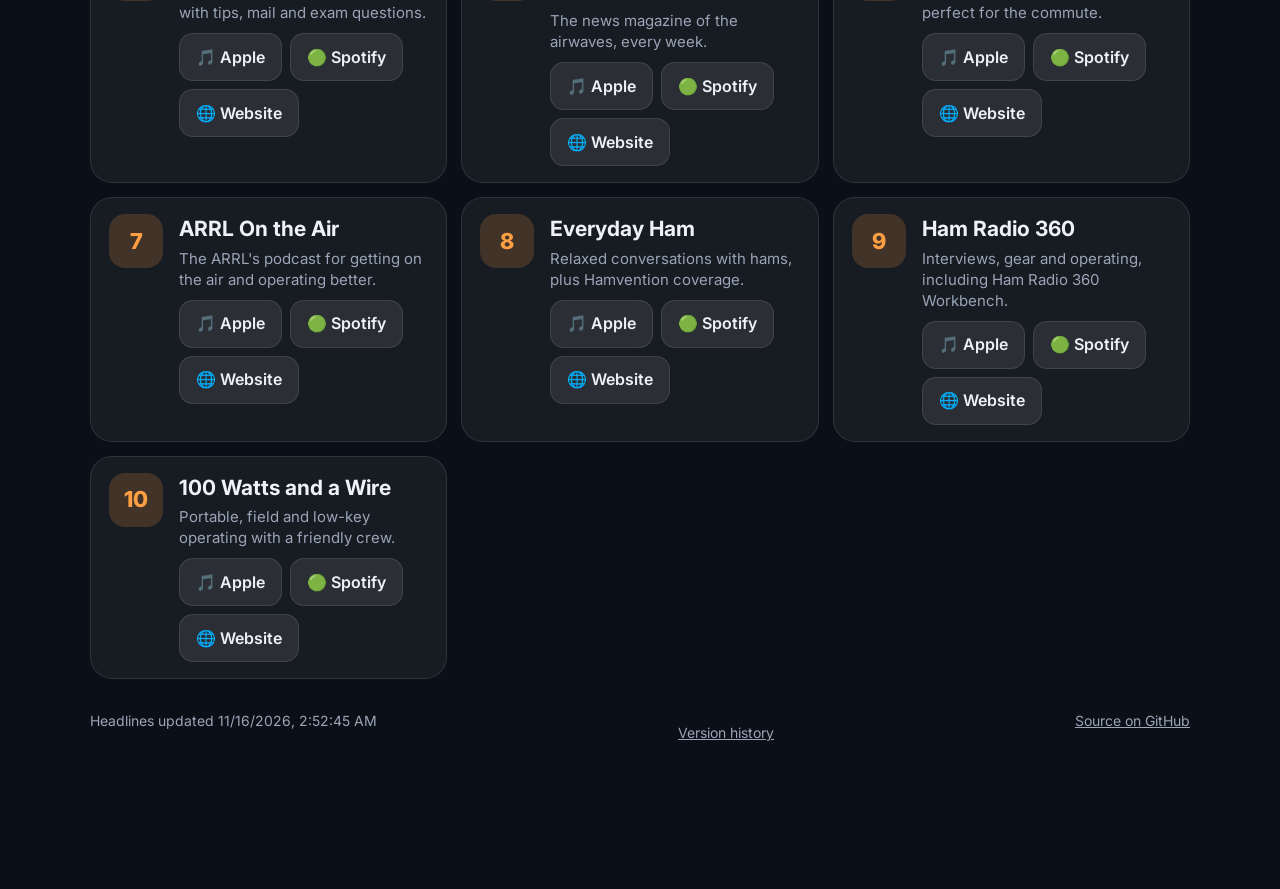
==== commit 94e96f46: "Skat am Strand v1.22.2: host listens on all brokers, lobby start button Co-Authored-By: Claude Opus " ====
--- a/index.html
+++ b/index.html
@@ -13,18 +13,18 @@
 <meta property="og:title" content="Wolfie&#39;s Hobby Hub">
 <meta property="og:description" content="Podcasts, YouTube and news for my hobbies, with big buttons for the road.">
 <meta property="og:url" content="https://wolftronixsd.github.io/hobby-hub/">
-<meta property="og:image" content="https://wolftronixsd.github.io/hobby-hub/og-image.png?v=2.47.1">
+<meta property="og:image" content="https://wolftronixsd.github.io/hobby-hub/og-image.png?v=2.47.2">
 <meta property="og:image:width" content="1200">
 <meta property="og:image:height" content="630">
 <meta name="twitter:card" content="summary_large_image">
-<link rel="apple-touch-icon" sizes="180x180" href="apple-touch-icon.png?v=2.47.1">
+<link rel="apple-touch-icon" sizes="180x180" href="apple-touch-icon.png?v=2.47.2">
 <link rel="manifest" href="manifest.webmanifest">
 <link rel="icon" type="image/svg+xml" href="logo.svg">
 <link rel="icon" type="image/png" sizes="192x192" href="icons/icon-192.png">
 <link rel="preconnect" href="https://fonts.googleapis.com">
 <link rel="preconnect" href="https://fonts.gstatic.com" crossorigin>
 <link href="https://fonts.googleapis.com/css2?family=Inter:wght@400;600;800&display=swap" rel="stylesheet" media="print" onload="this.media='all'">
-<link rel="stylesheet" href="styles.css?v=2.47.1">
+<link rel="stylesheet" href="styles.css?v=2.47.2">
 </head>
 <body>
   <div class="bg-glow" aria-hidden="true"></div>
@@ -136,9 +136,9 @@
   </footer>
 
   <noscript><p class="notice">Wolfie's Hobby Hub needs JavaScript turned on.</p></noscript>
-  <script src="version.js?v=2.47.1"></script>
-  <script src="data.js?v=2.47.1"></script>
-  <script src="apps.js?v=2.47.1"></script>
-  <script src="app.js?v=2.47.1"></script>
+  <script src="version.js?v=2.47.2"></script>
+  <script src="data.js?v=2.47.2"></script>
+  <script src="apps.js?v=2.47.2"></script>
+  <script src="app.js?v=2.47.2"></script>
 </body>
 </html>
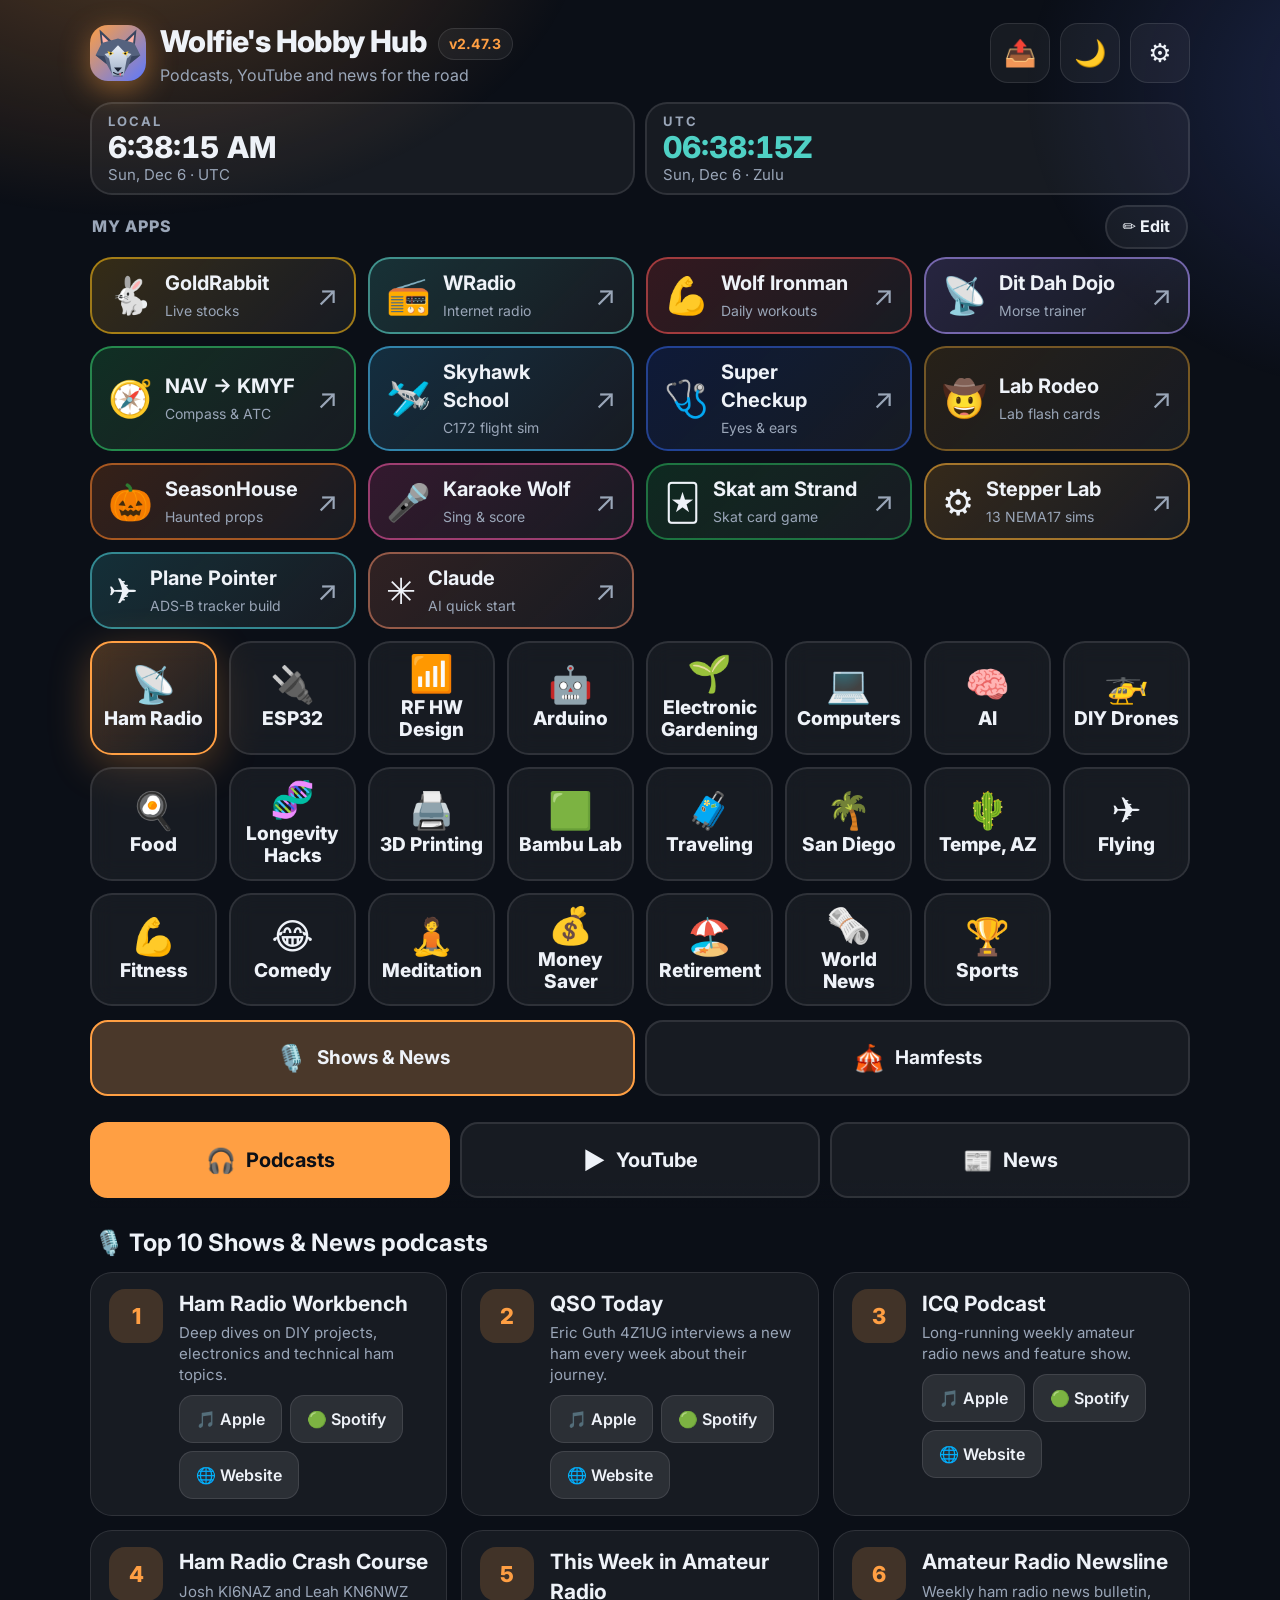
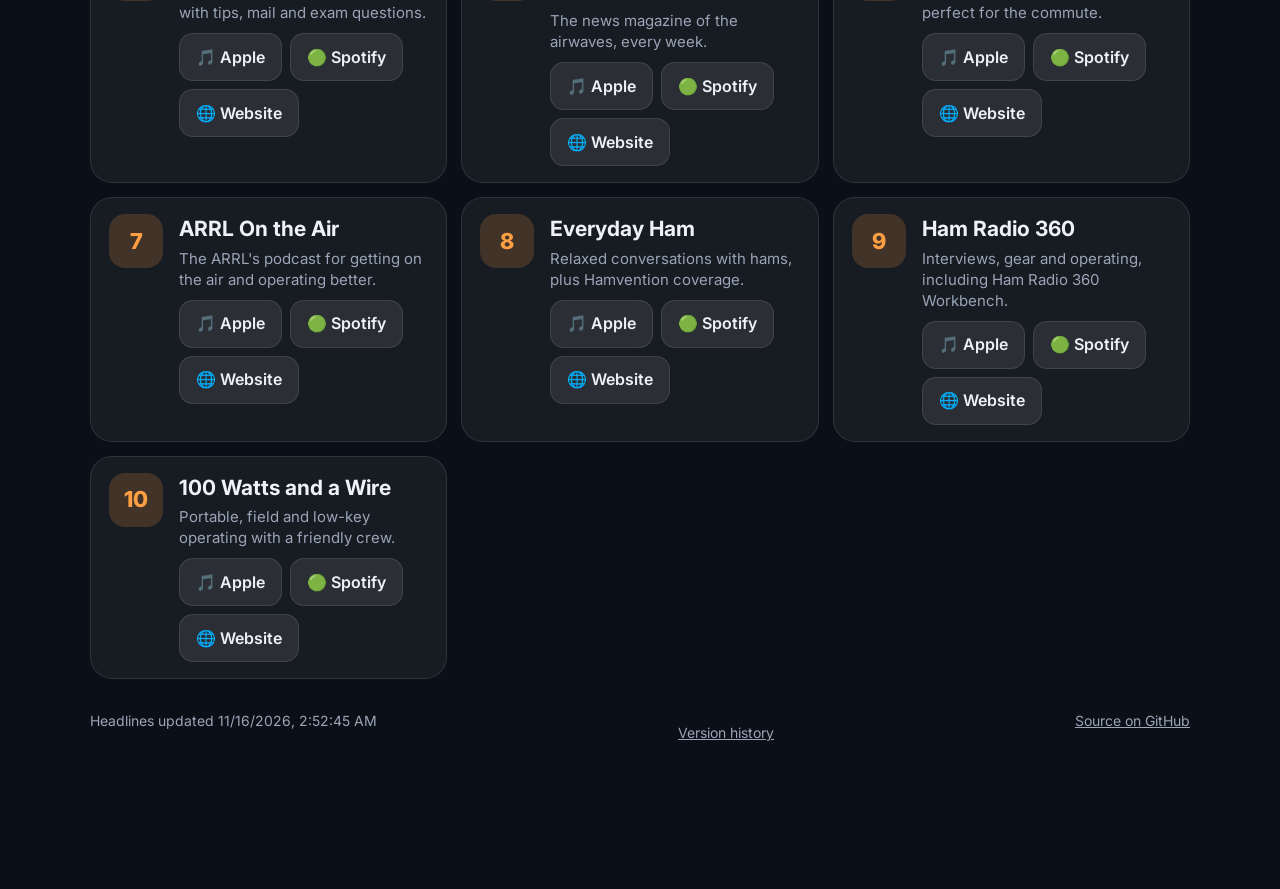
==== commit 7085c1d6: "Skat am Strand v1.22.3: man/woman figures for players, guest catch-up Co-Authored-By: Claude Opus 5." ====
--- a/index.html
+++ b/index.html
@@ -13,18 +13,18 @@
 <meta property="og:title" content="Wolfie&#39;s Hobby Hub">
 <meta property="og:description" content="Podcasts, YouTube and news for my hobbies, with big buttons for the road.">
 <meta property="og:url" content="https://wolftronixsd.github.io/hobby-hub/">
-<meta property="og:image" content="https://wolftronixsd.github.io/hobby-hub/og-image.png?v=2.47.2">
+<meta property="og:image" content="https://wolftronixsd.github.io/hobby-hub/og-image.png?v=2.47.3">
 <meta property="og:image:width" content="1200">
 <meta property="og:image:height" content="630">
 <meta name="twitter:card" content="summary_large_image">
-<link rel="apple-touch-icon" sizes="180x180" href="apple-touch-icon.png?v=2.47.2">
+<link rel="apple-touch-icon" sizes="180x180" href="apple-touch-icon.png?v=2.47.3">
 <link rel="manifest" href="manifest.webmanifest">
 <link rel="icon" type="image/svg+xml" href="logo.svg">
 <link rel="icon" type="image/png" sizes="192x192" href="icons/icon-192.png">
 <link rel="preconnect" href="https://fonts.googleapis.com">
 <link rel="preconnect" href="https://fonts.gstatic.com" crossorigin>
 <link href="https://fonts.googleapis.com/css2?family=Inter:wght@400;600;800&display=swap" rel="stylesheet" media="print" onload="this.media='all'">
-<link rel="stylesheet" href="styles.css?v=2.47.2">
+<link rel="stylesheet" href="styles.css?v=2.47.3">
 </head>
 <body>
   <div class="bg-glow" aria-hidden="true"></div>
@@ -136,9 +136,9 @@
   </footer>
 
   <noscript><p class="notice">Wolfie's Hobby Hub needs JavaScript turned on.</p></noscript>
-  <script src="version.js?v=2.47.2"></script>
-  <script src="data.js?v=2.47.2"></script>
-  <script src="apps.js?v=2.47.2"></script>
-  <script src="app.js?v=2.47.2"></script>
+  <script src="version.js?v=2.47.3"></script>
+  <script src="data.js?v=2.47.3"></script>
+  <script src="apps.js?v=2.47.3"></script>
+  <script src="app.js?v=2.47.3"></script>
 </body>
 </html>
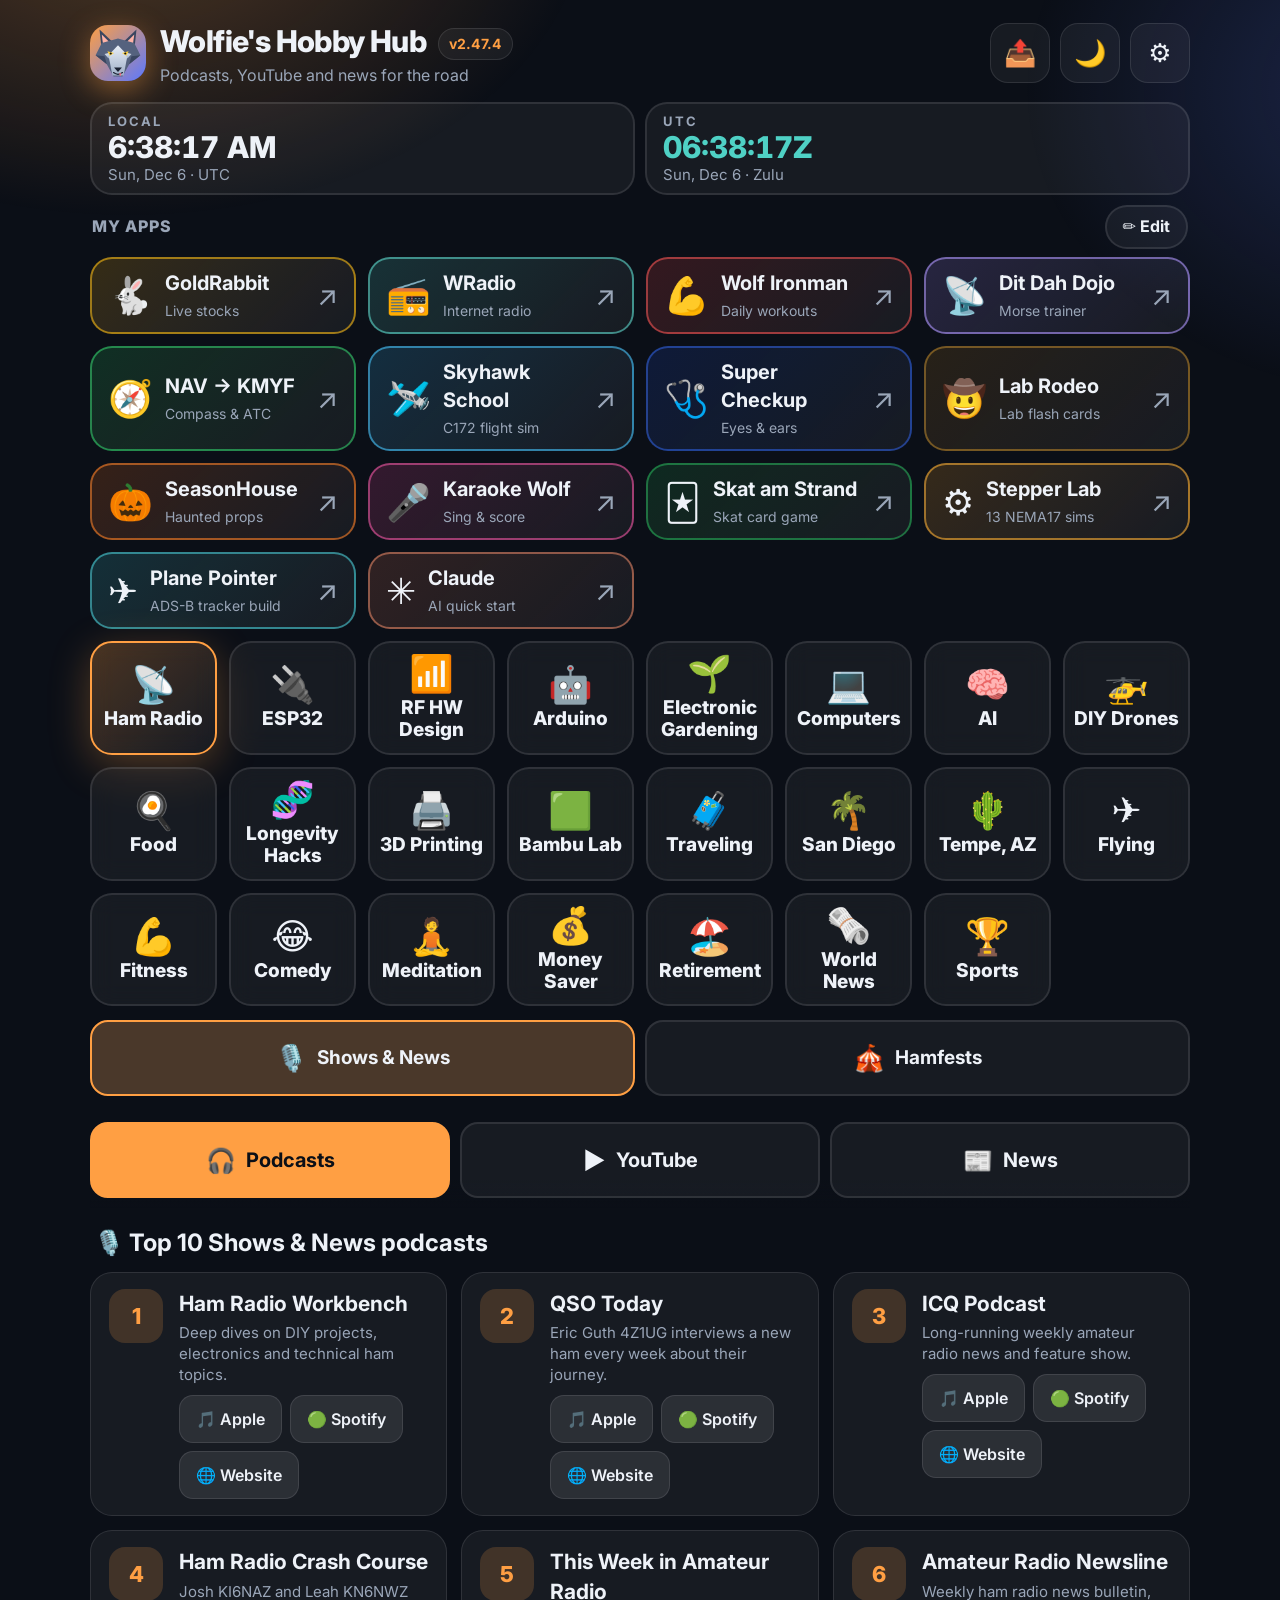
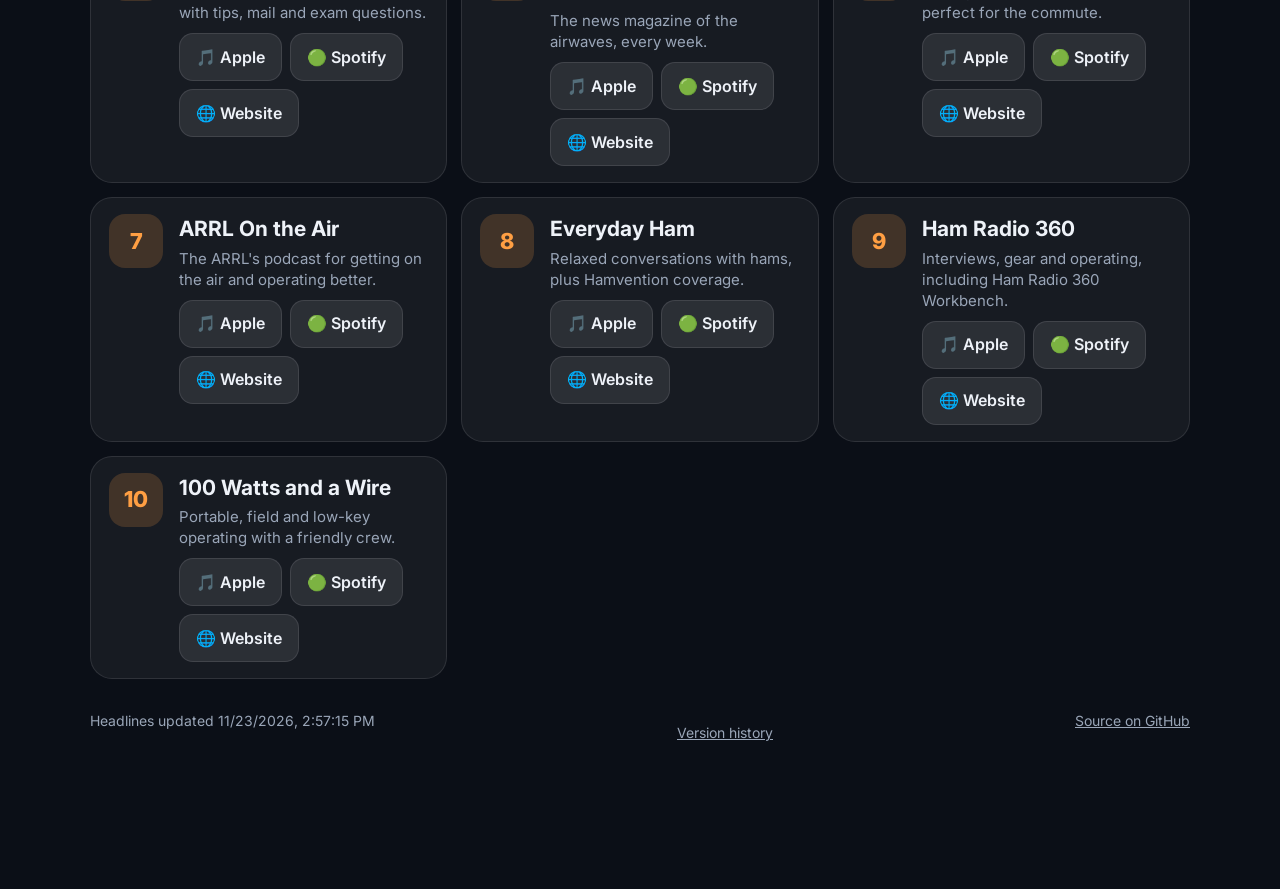
==== commit 89a3b43e: "Skat am Strand v1.22.4: persistent question labels above bid buttons Co-Authored-By: Claude Opus 5.5" ====
--- a/index.html
+++ b/index.html
@@ -13,18 +13,18 @@
 <meta property="og:title" content="Wolfie&#39;s Hobby Hub">
 <meta property="og:description" content="Podcasts, YouTube and news for my hobbies, with big buttons for the road.">
 <meta property="og:url" content="https://wolftronixsd.github.io/hobby-hub/">
-<meta property="og:image" content="https://wolftronixsd.github.io/hobby-hub/og-image.png?v=2.47.3">
+<meta property="og:image" content="https://wolftronixsd.github.io/hobby-hub/og-image.png?v=2.47.4">
 <meta property="og:image:width" content="1200">
 <meta property="og:image:height" content="630">
 <meta name="twitter:card" content="summary_large_image">
-<link rel="apple-touch-icon" sizes="180x180" href="apple-touch-icon.png?v=2.47.3">
+<link rel="apple-touch-icon" sizes="180x180" href="apple-touch-icon.png?v=2.47.4">
 <link rel="manifest" href="manifest.webmanifest">
 <link rel="icon" type="image/svg+xml" href="logo.svg">
 <link rel="icon" type="image/png" sizes="192x192" href="icons/icon-192.png">
 <link rel="preconnect" href="https://fonts.googleapis.com">
 <link rel="preconnect" href="https://fonts.gstatic.com" crossorigin>
 <link href="https://fonts.googleapis.com/css2?family=Inter:wght@400;600;800&display=swap" rel="stylesheet" media="print" onload="this.media='all'">
-<link rel="stylesheet" href="styles.css?v=2.47.3">
+<link rel="stylesheet" href="styles.css?v=2.47.4">
 </head>
 <body>
   <div class="bg-glow" aria-hidden="true"></div>
@@ -136,9 +136,9 @@
   </footer>
 
   <noscript><p class="notice">Wolfie's Hobby Hub needs JavaScript turned on.</p></noscript>
-  <script src="version.js?v=2.47.3"></script>
-  <script src="data.js?v=2.47.3"></script>
-  <script src="apps.js?v=2.47.3"></script>
-  <script src="app.js?v=2.47.3"></script>
+  <script src="version.js?v=2.47.4"></script>
+  <script src="data.js?v=2.47.4"></script>
+  <script src="apps.js?v=2.47.4"></script>
+  <script src="app.js?v=2.47.4"></script>
 </body>
 </html>
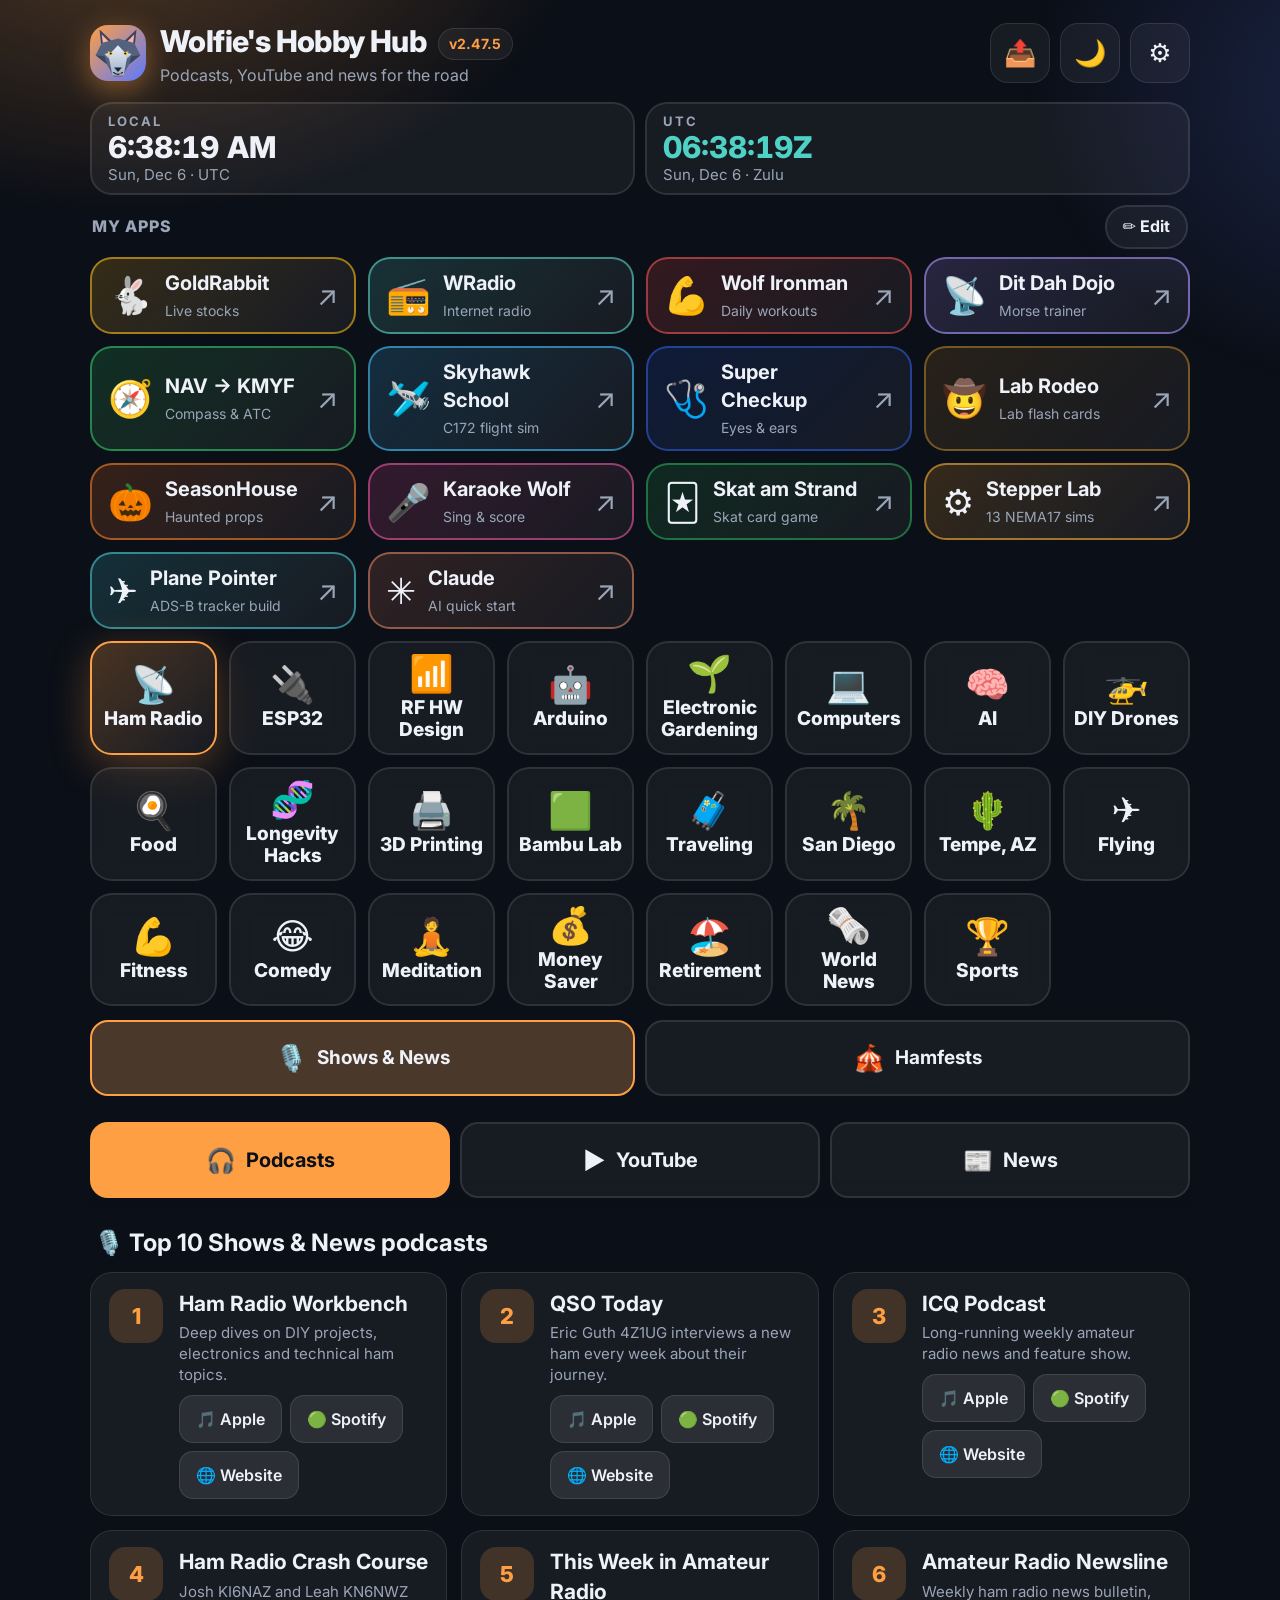
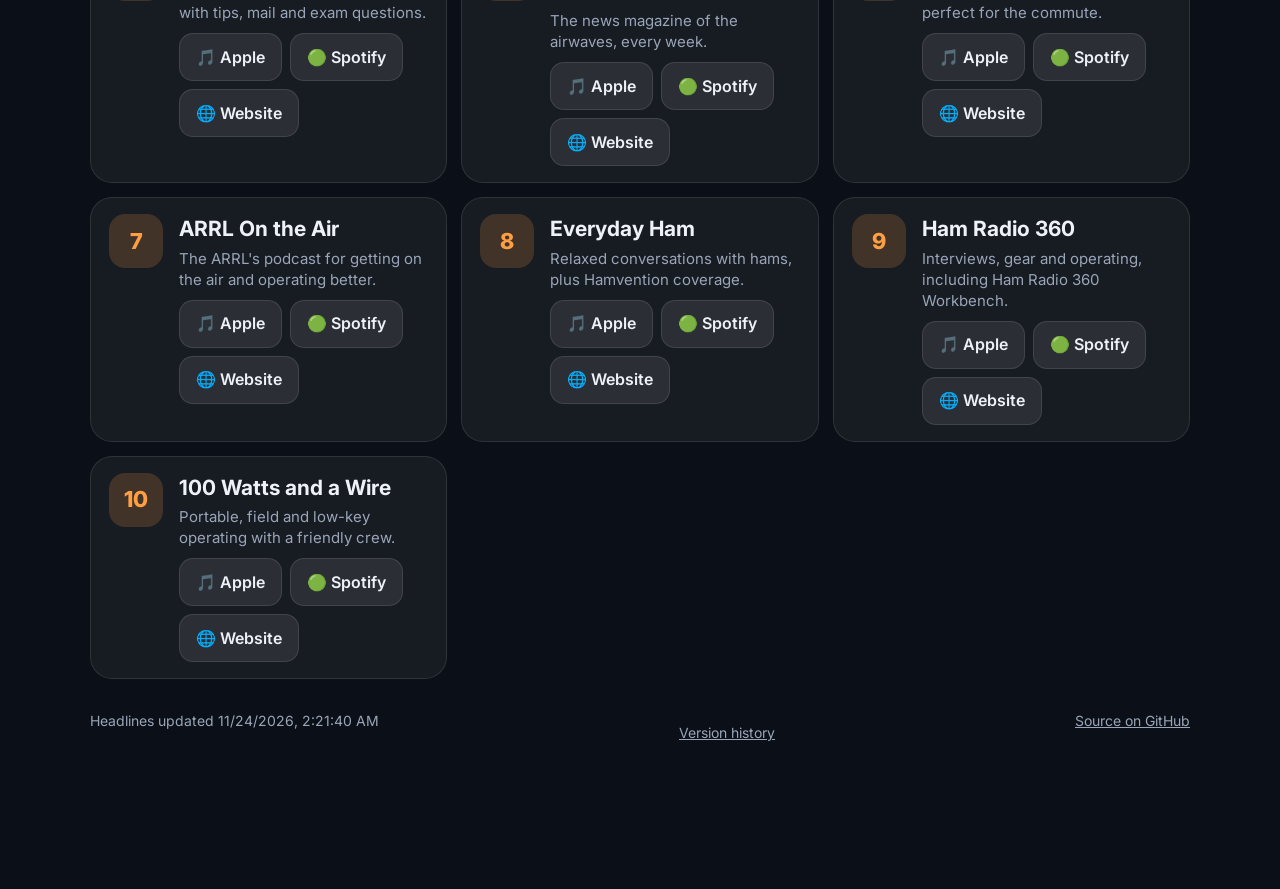
==== commit 2fdfcfa1: "Skat v1.22.5: audit and design review fixes Co-Authored-By: Claude Opus 5.5 <noreply@anthropic.com> " ====
--- a/index.html
+++ b/index.html
@@ -13,18 +13,18 @@
 <meta property="og:title" content="Wolfie&#39;s Hobby Hub">
 <meta property="og:description" content="Podcasts, YouTube and news for my hobbies, with big buttons for the road.">
 <meta property="og:url" content="https://wolftronixsd.github.io/hobby-hub/">
-<meta property="og:image" content="https://wolftronixsd.github.io/hobby-hub/og-image.png?v=2.47.4">
+<meta property="og:image" content="https://wolftronixsd.github.io/hobby-hub/og-image.png?v=2.47.5">
 <meta property="og:image:width" content="1200">
 <meta property="og:image:height" content="630">
 <meta name="twitter:card" content="summary_large_image">
-<link rel="apple-touch-icon" sizes="180x180" href="apple-touch-icon.png?v=2.47.4">
+<link rel="apple-touch-icon" sizes="180x180" href="apple-touch-icon.png?v=2.47.5">
 <link rel="manifest" href="manifest.webmanifest">
 <link rel="icon" type="image/svg+xml" href="logo.svg">
 <link rel="icon" type="image/png" sizes="192x192" href="icons/icon-192.png">
 <link rel="preconnect" href="https://fonts.googleapis.com">
 <link rel="preconnect" href="https://fonts.gstatic.com" crossorigin>
 <link href="https://fonts.googleapis.com/css2?family=Inter:wght@400;600;800&display=swap" rel="stylesheet" media="print" onload="this.media='all'">
-<link rel="stylesheet" href="styles.css?v=2.47.4">
+<link rel="stylesheet" href="styles.css?v=2.47.5">
 </head>
 <body>
   <div class="bg-glow" aria-hidden="true"></div>
@@ -136,9 +136,9 @@
   </footer>
 
   <noscript><p class="notice">Wolfie's Hobby Hub needs JavaScript turned on.</p></noscript>
-  <script src="version.js?v=2.47.4"></script>
-  <script src="data.js?v=2.47.4"></script>
-  <script src="apps.js?v=2.47.4"></script>
-  <script src="app.js?v=2.47.4"></script>
+  <script src="version.js?v=2.47.5"></script>
+  <script src="data.js?v=2.47.5"></script>
+  <script src="apps.js?v=2.47.5"></script>
+  <script src="app.js?v=2.47.5"></script>
 </body>
 </html>
